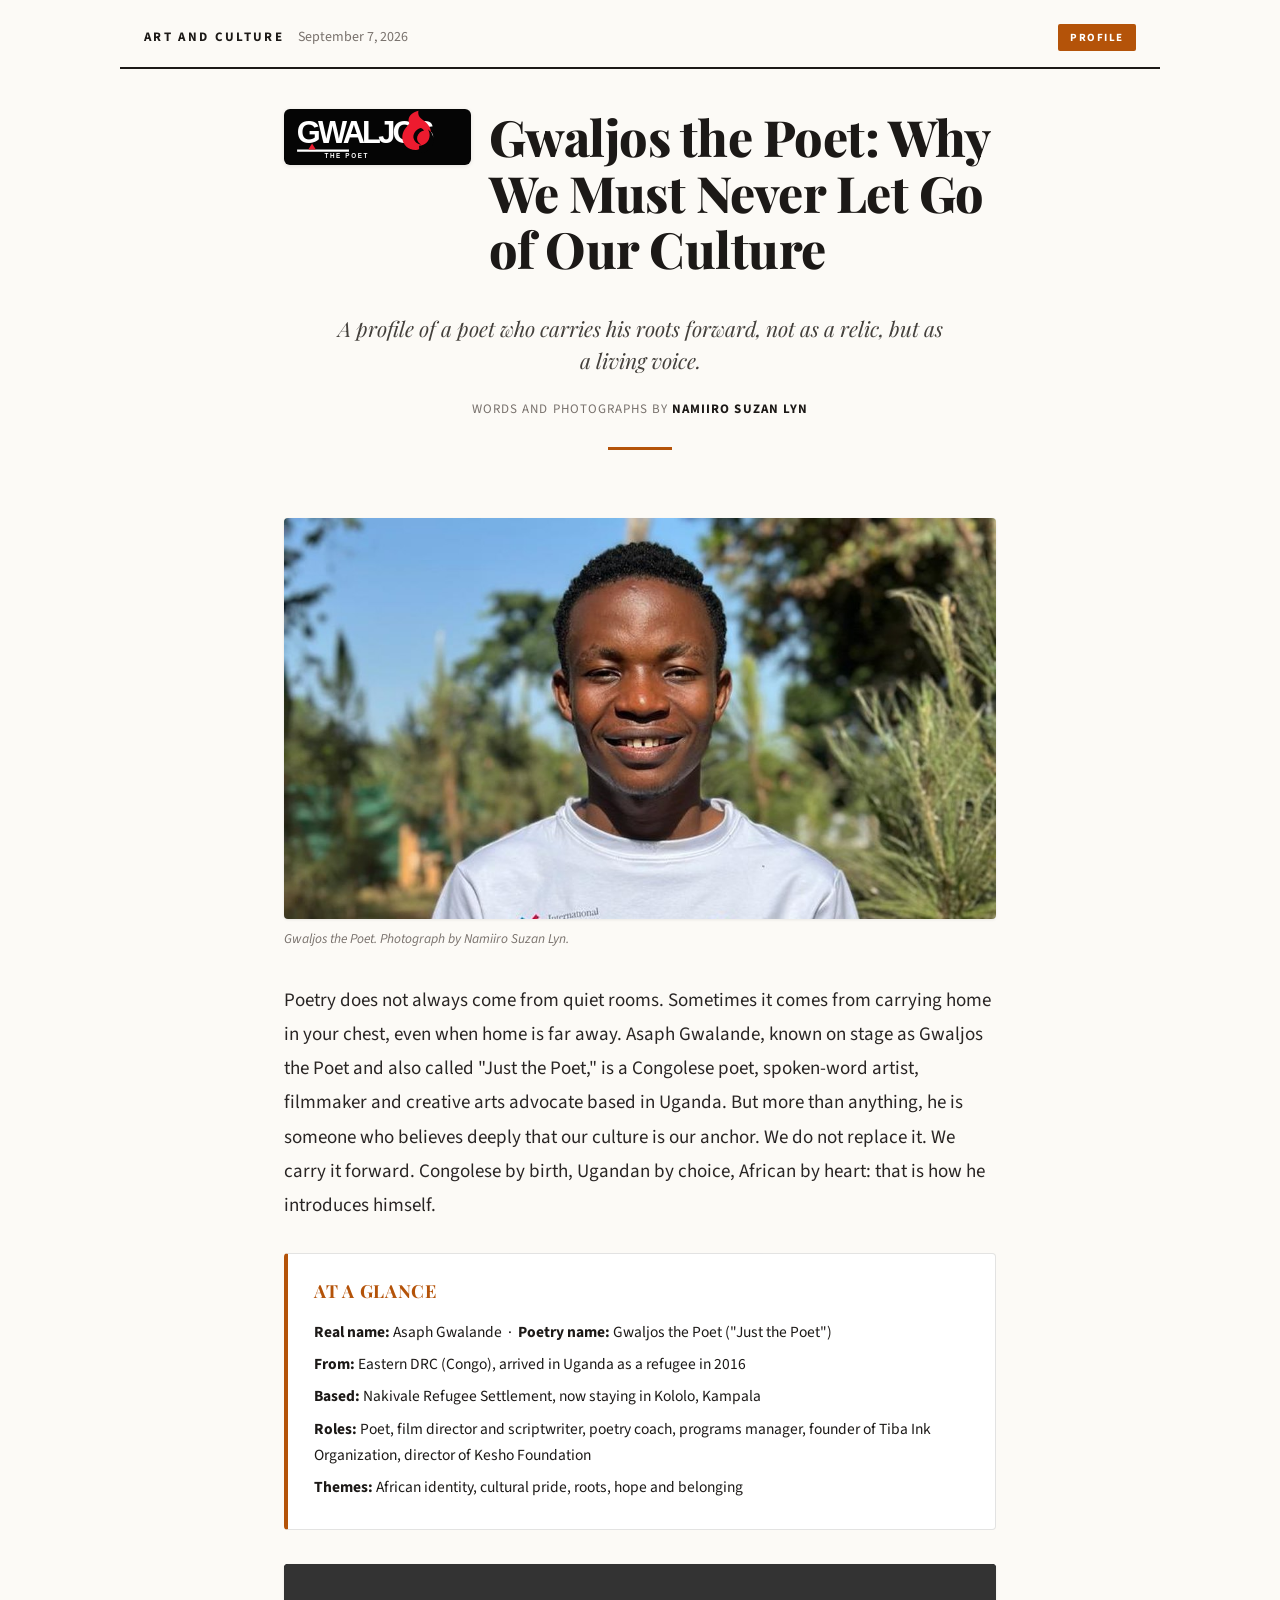
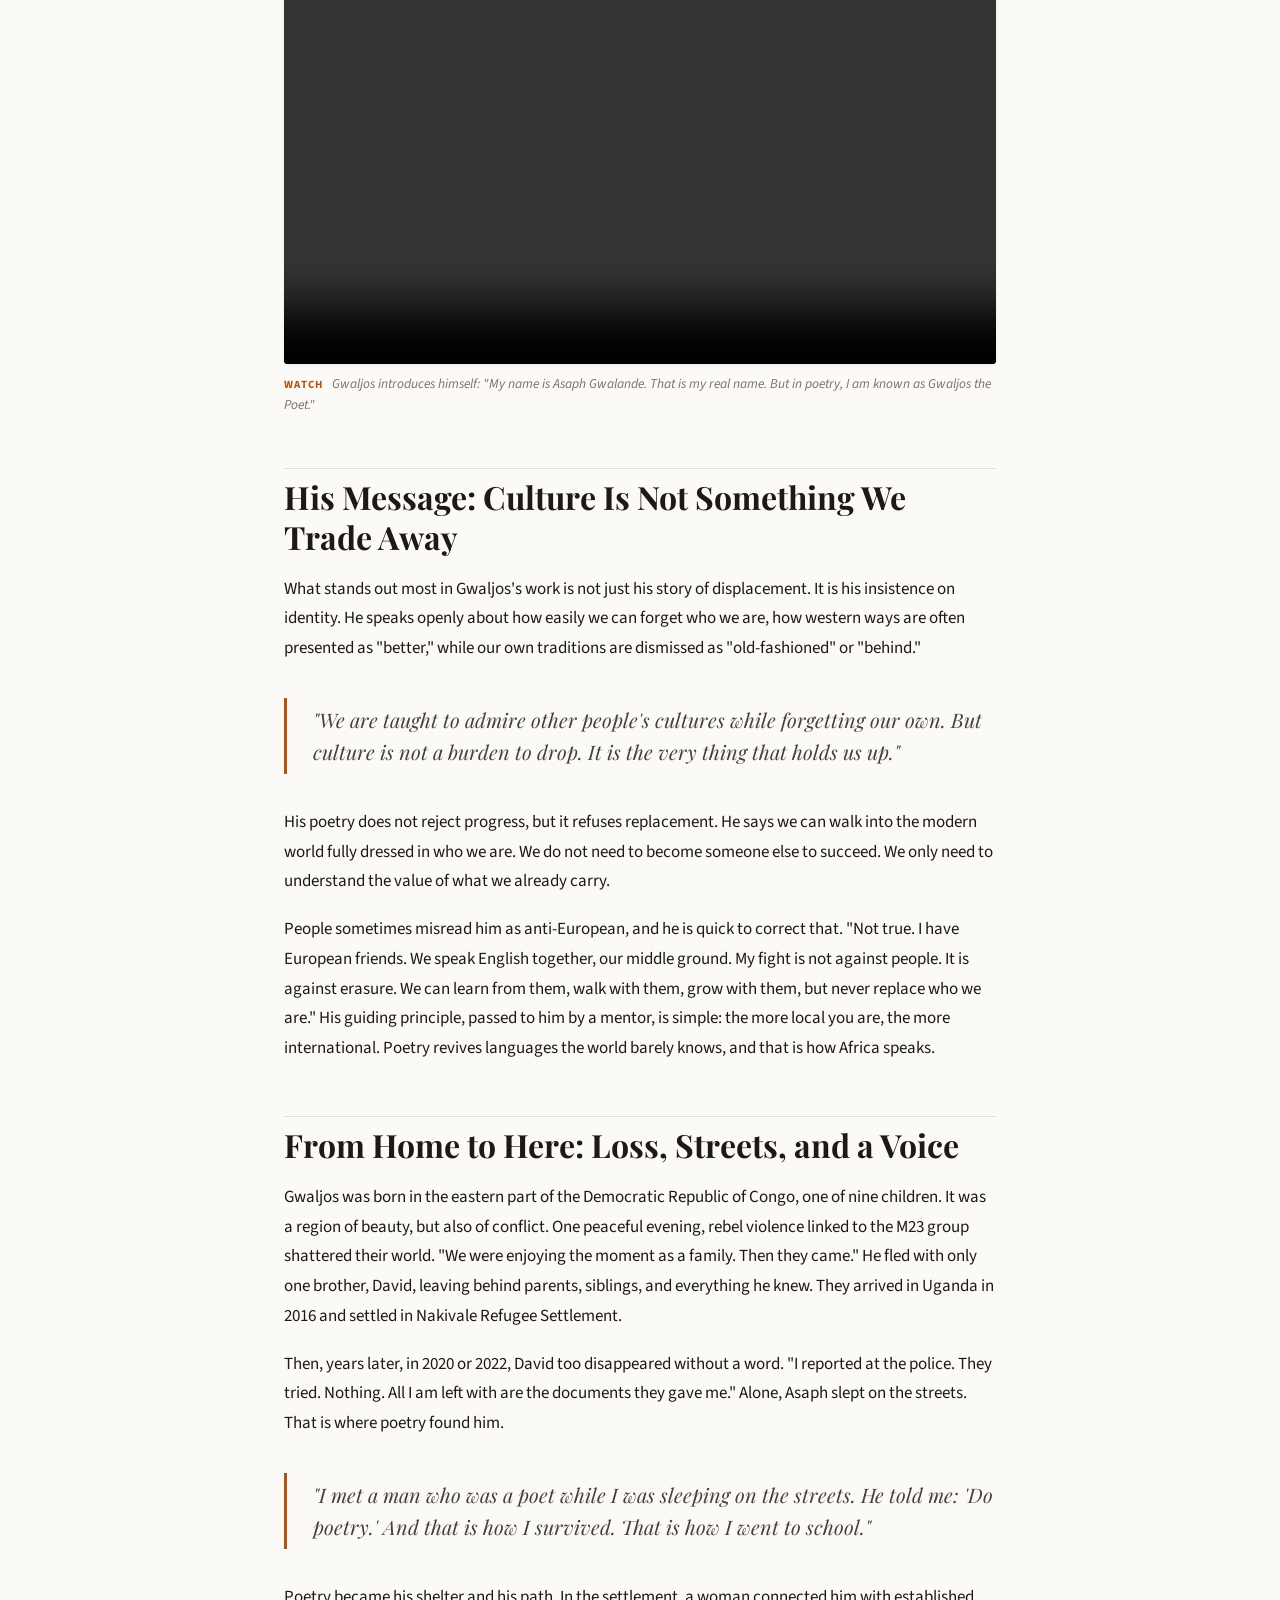
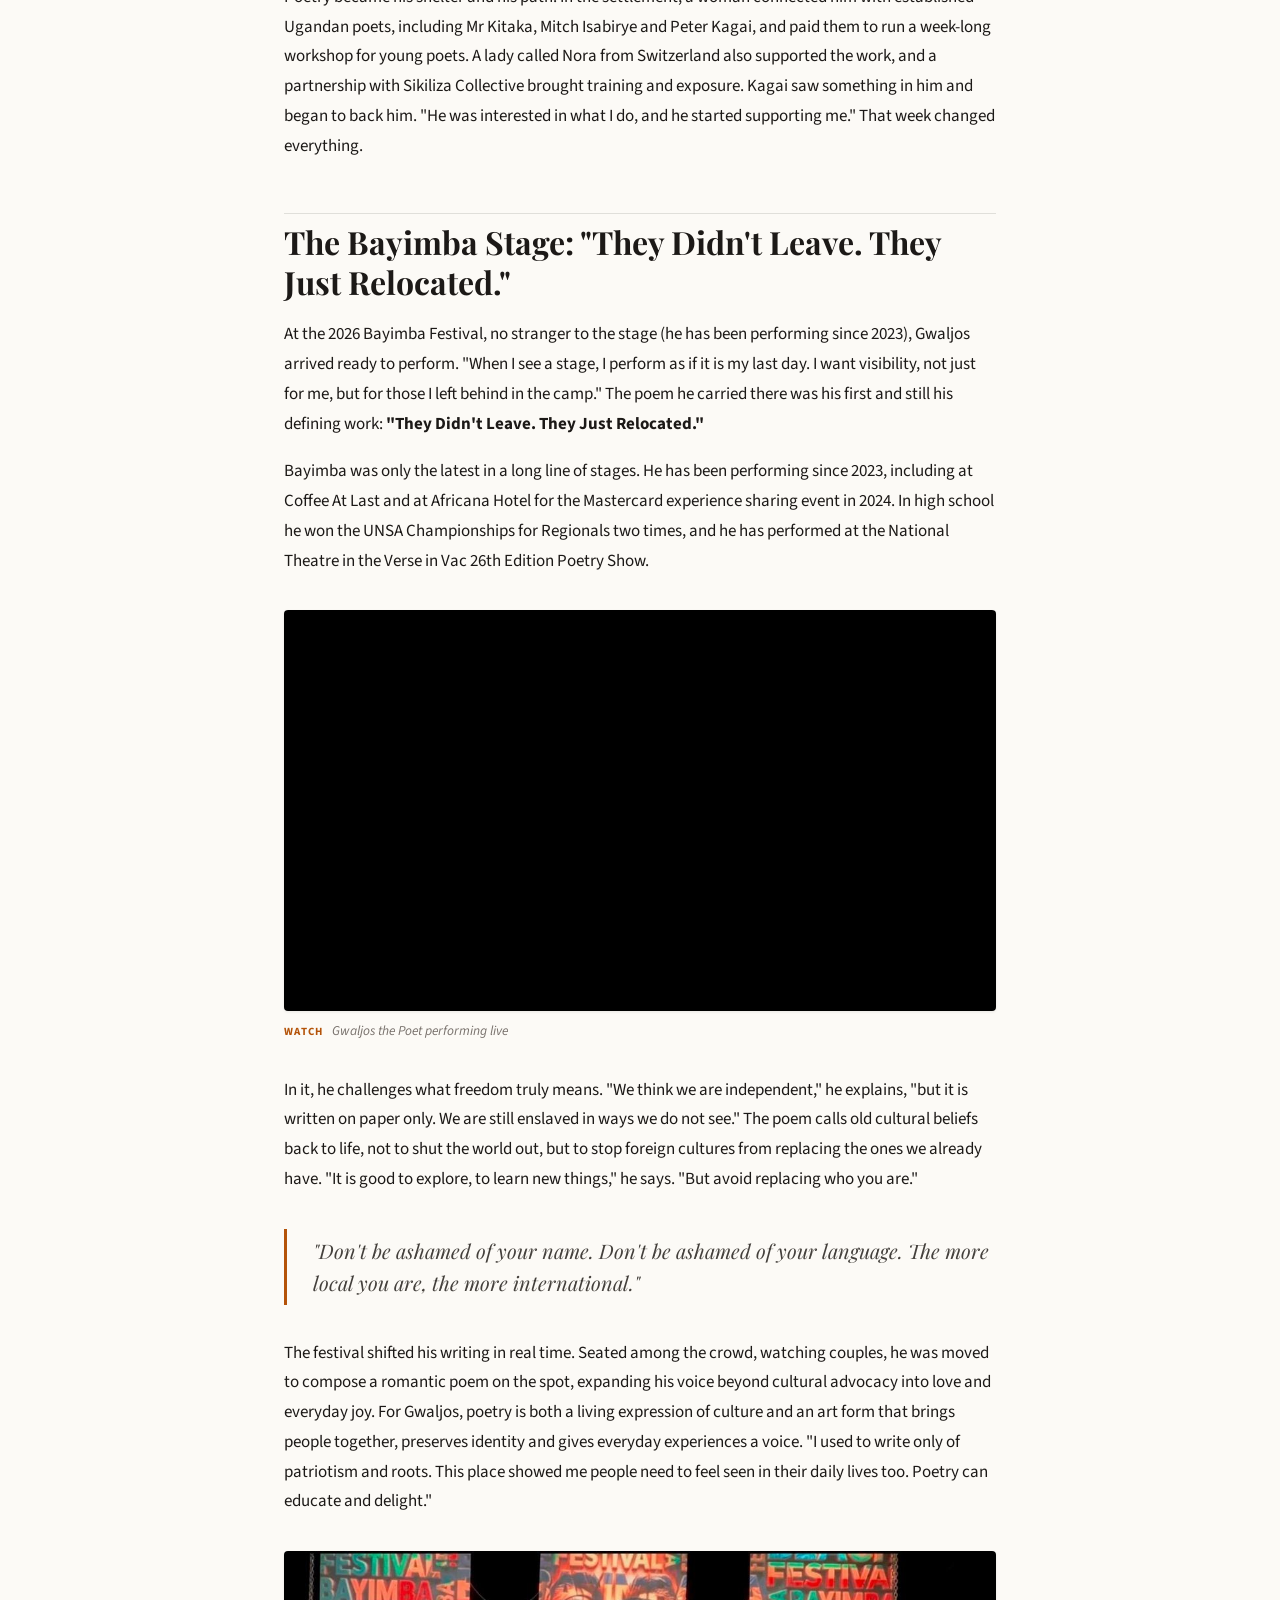
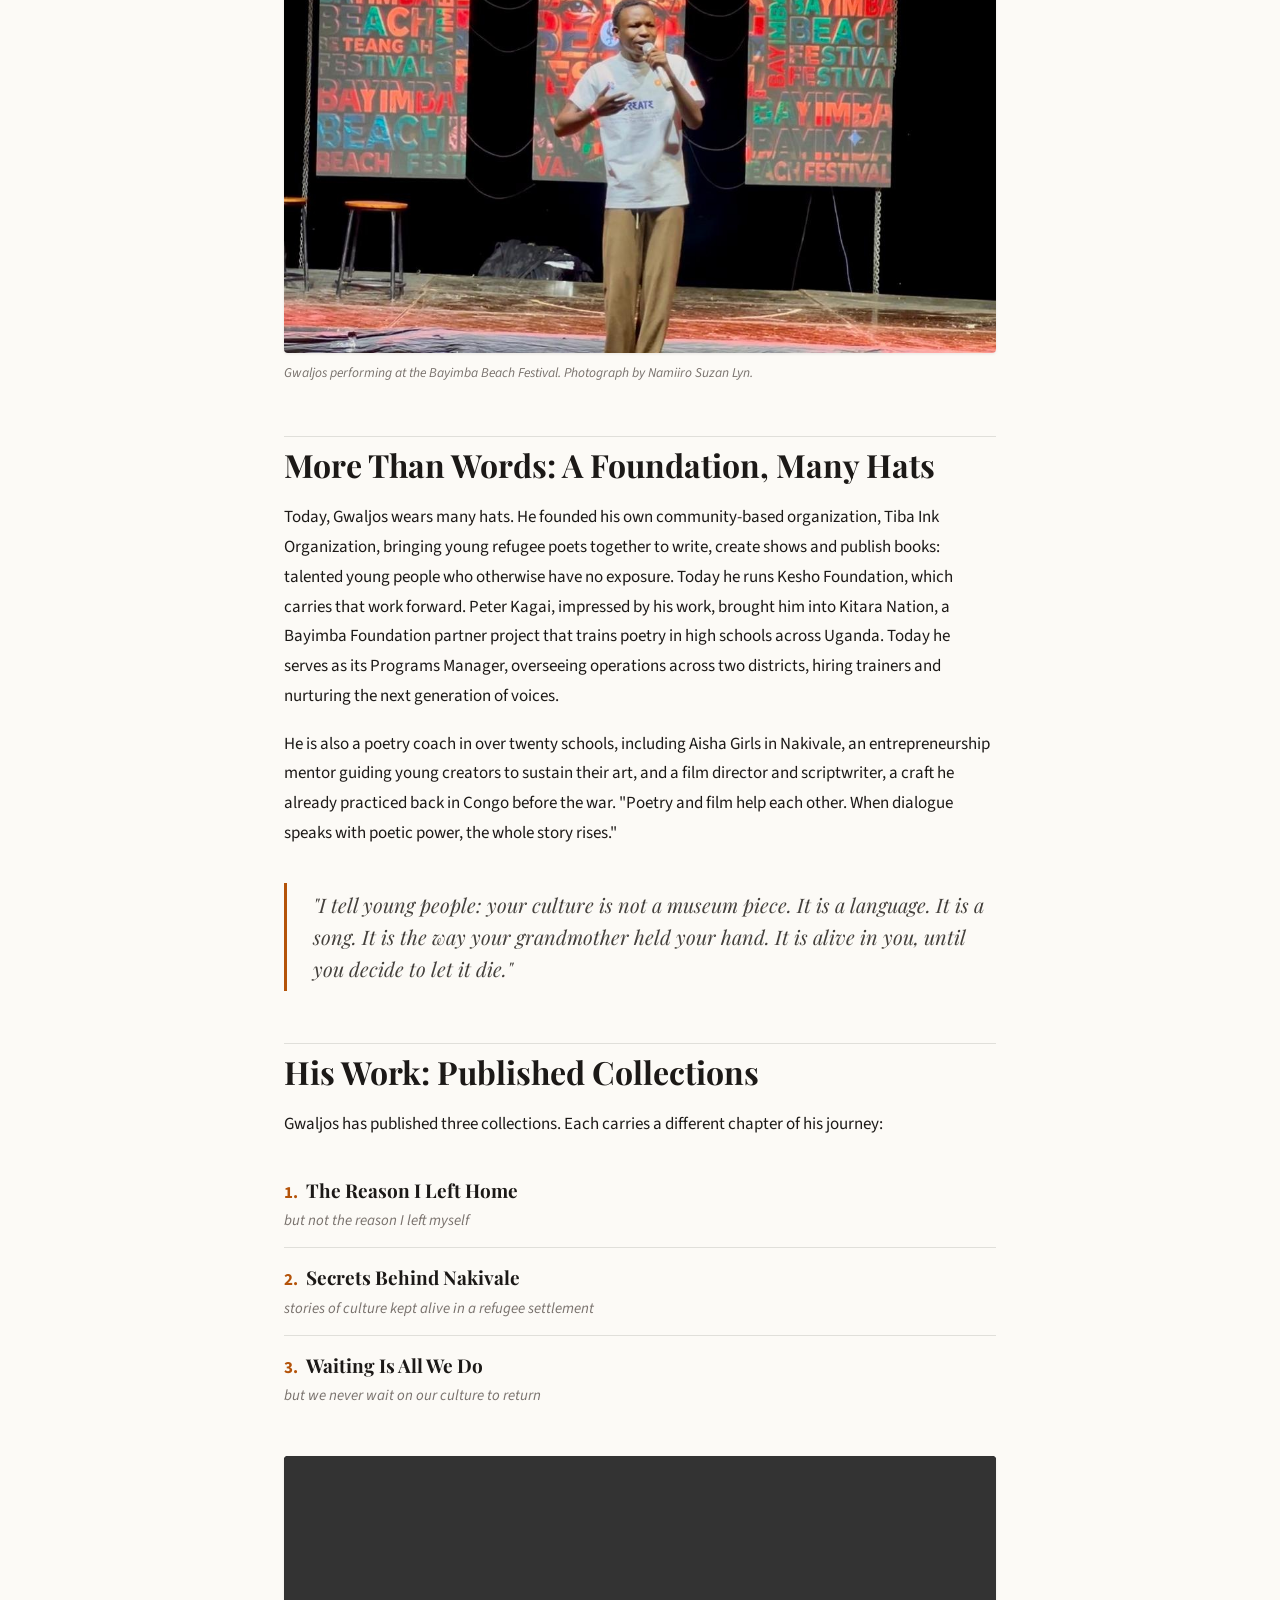
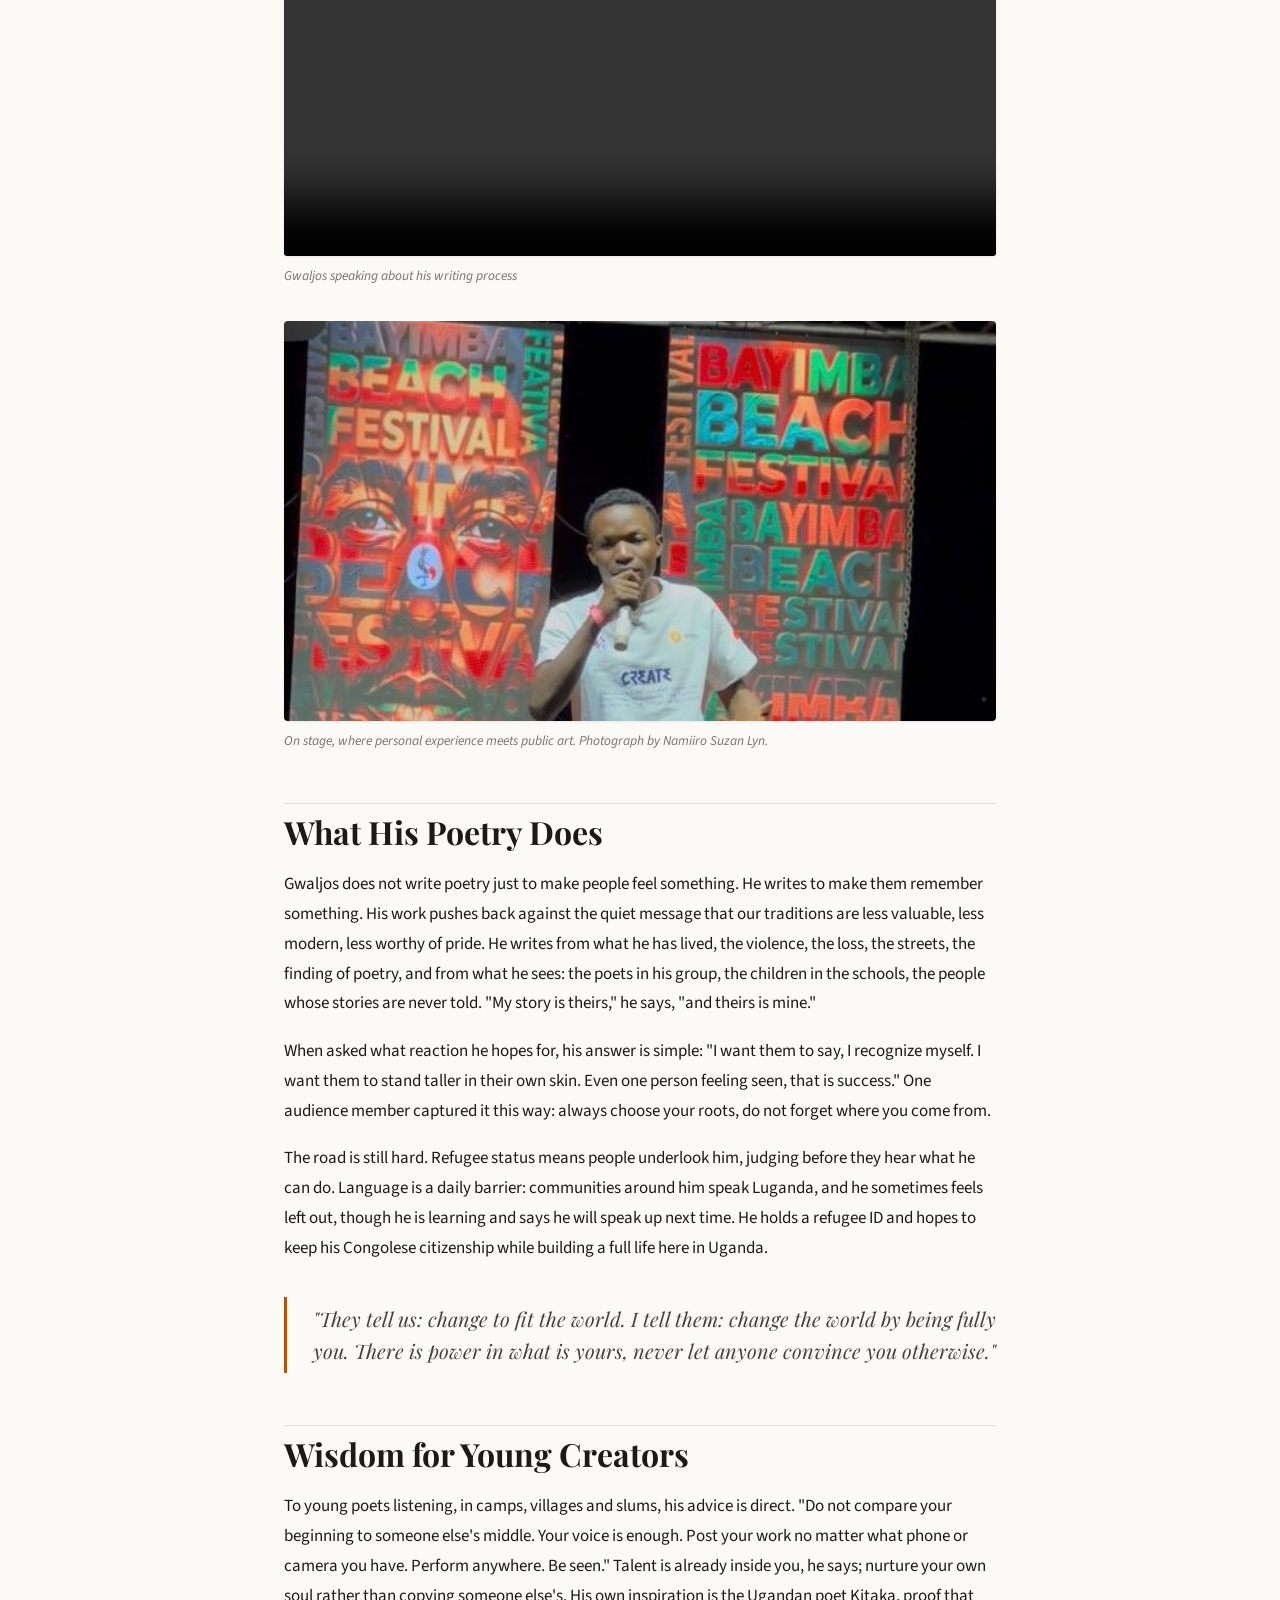
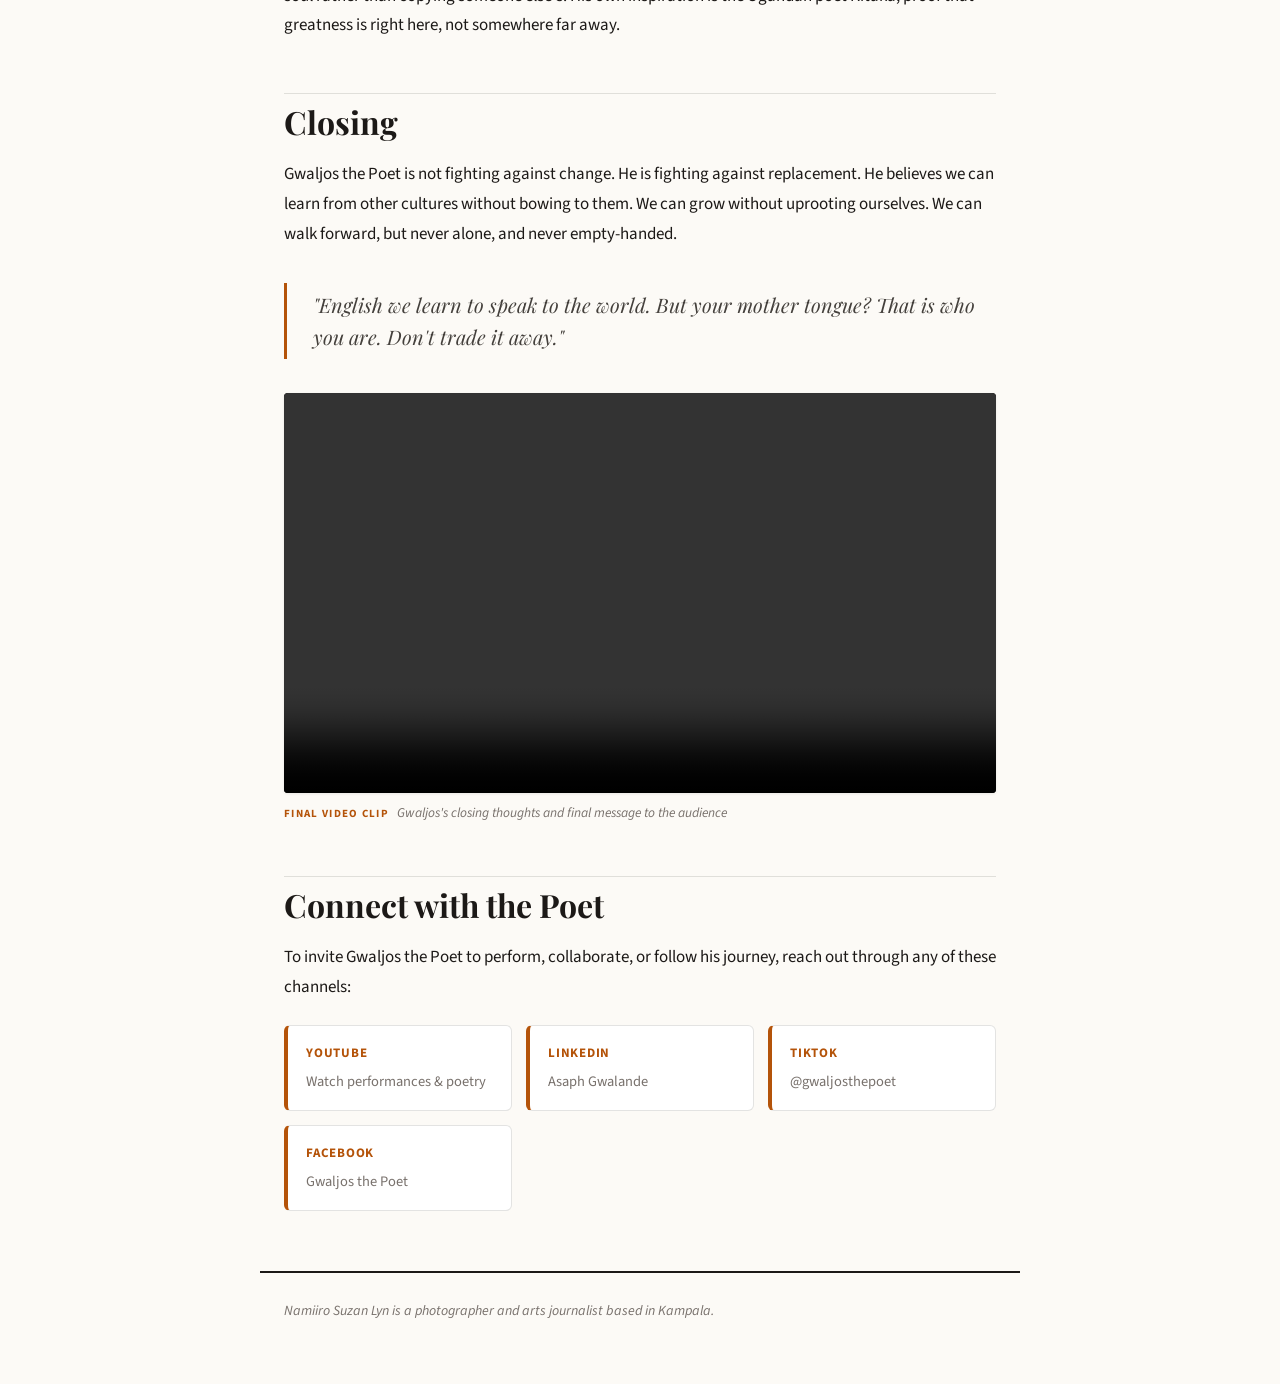
==== index.html @ f4b33dad "Update poet website homepage Rename the poet page to index.html and update its styles." ====
<!DOCTYPE html>
<html lang="en">
<head>
<meta charset="utf-8">
<meta name="viewport" content="width=device-width, initial-scale=1">
<title>Gwaljos the Poet: Why We Must Never Let Go of Our Culture</title>
<link rel="stylesheet" href="style.css">
<link rel="icon" type="image/svg+xml" sizes="64x64" href="[data-uri]">
<link rel="preconnect" href="https://fonts.googleapis.com">
<link rel="preconnect" href="https://fonts.gstatic.com" crossorigin>
<link href="https://fonts.googleapis.com/css2?family=Playfair+Display:ital,wght@0,400;0,600;0,700;0,800;1,400&family=Source+Sans+3:ital,wght@0,400;0,600;0,700;1,400&display=swap" rel="stylesheet">

</head>
<body>

<div class="masthead">
  <span class="brand">Art and Culture</span>
  <span class="date">September 7, 2026</span>
  <span class="tag">Profile</span>
</div>

<article>

<header class="head">
  <div class="title-row"><img class="logo-inline" src="[data-uri]" alt="Gwaljos the Poet logo"><h1>Gwaljos the Poet: Why We Must Never Let Go of Our Culture</h1></div>
  <p class="standfirst">A profile of a poet who carries his roots forward, not as a relic, but as a living voice.</p>
  <p class="byline">Words and photographs by <strong>Namiiro Suzan Lyn</strong></p>
  <div class="rule"></div>
</header>

<figure>
  <img src="[data-uri]" alt="Gwaljos the Poet" loading="lazy" onerror="this.style.display='none'">
  <figcaption>Gwaljos the Poet. Photograph by Namiiro Suzan Lyn.</figcaption>
</figure>

<p class="lede">Poetry does not always come from quiet rooms. Sometimes it comes from carrying home in your chest, even when home is far away. Asaph Gwalande, known on stage as Gwaljos the Poet and also called "Just the Poet," is a Congolese poet, spoken-word artist, filmmaker and creative arts advocate based in Uganda. But more than anything, he is someone who believes deeply that our culture is our anchor. We do not replace it. We carry it forward. Congolese by birth, Ugandan by choice, African by heart: that is how he introduces himself.</p>

<div class="facts">
  <h3>At a glance</h3>
  <p><strong>Real name:</strong> Asaph Gwalande &nbsp;·&nbsp; <strong>Poetry name:</strong> Gwaljos the Poet ("Just the Poet")</p>
  <p><strong>From:</strong> Eastern DRC (Congo), arrived in Uganda as a refugee in 2016</p>
  <p><strong>Based:</strong> Nakivale Refugee Settlement, now staying in Kololo, Kampala</p>
  <p><strong>Roles:</strong> Poet, film director and scriptwriter, poetry coach, programs manager, founder of Tiba Ink Organization, director of Kesho Foundation</p>
  <p><strong>Themes:</strong> African identity, cultural pride, roots, hope and belonging</p>
</div>

<figure>
  <video controls preload="metadata" playsinline type="video/mp4" src="https://p16-flow-file-sign.ibyteimg.com/tos-mya-i-u8dpqn1f20/rc/pc/super_tool/e868f2780e8946efb82eae32f4063dd0.mp4?rcl=202609091807317C556850A29FB116FFAE&amp;rk3s=8e244e95&amp;rrcfp=f512b60b&amp;x-expires=1789553367&amp;x-signature=BCqzQxxnF8%2BC0tG7X%2FaJSeq4v%2Fg%3D"></video>
  <figcaption><span class="clip-label">Watch</span>Gwaljos introduces himself: "My name is Asaph Gwalande. That is my real name. But in poetry, I am known as Gwaljos the Poet."</figcaption>
</figure>

<h2>His Message: Culture Is Not Something We Trade Away</h2>

<p>What stands out most in Gwaljos's work is not just his story of displacement. It is his insistence on identity. He speaks openly about how easily we can forget who we are, how western ways are often presented as "better," while our own traditions are dismissed as "old-fashioned" or "behind."</p>

<blockquote>"We are taught to admire other people's cultures while forgetting our own. But culture is not a burden to drop. It is the very thing that holds us up."</blockquote>

<p>His poetry does not reject progress, but it refuses replacement. He says we can walk into the modern world fully dressed in who we are. We do not need to become someone else to succeed. We only need to understand the value of what we already carry.</p>

<p>People sometimes misread him as anti-European, and he is quick to correct that. "Not true. I have European friends. We speak English together, our middle ground. My fight is not against people. It is against erasure. We can learn from them, walk with them, grow with them, but never replace who we are." His guiding principle, passed to him by a mentor, is simple: the more local you are, the more international. Poetry revives languages the world barely knows, and that is how Africa speaks.</p>

<h2>From Home to Here: Loss, Streets, and a Voice</h2>

<p>Gwaljos was born in the eastern part of the Democratic Republic of Congo, one of nine children. It was a region of beauty, but also of conflict. One peaceful evening, rebel violence linked to the M23 group shattered their world. "We were enjoying the moment as a family. Then they came." He fled with only one brother, David, leaving behind parents, siblings, and everything he knew. They arrived in Uganda in 2016 and settled in Nakivale Refugee Settlement.</p>

<p>Then, years later, in 2020 or 2022, David too disappeared without a word. "I reported at the police. They tried. Nothing. All I am left with are the documents they gave me." Alone, Asaph slept on the streets. That is where poetry found him.</p>

<blockquote>"I met a man who was a poet while I was sleeping on the streets. He told me: 'Do poetry.' And that is how I survived. That is how I went to school."</blockquote>

<p>Poetry became his shelter and his path. In the settlement, a woman connected him with established Ugandan poets, including Mr Kitaka, Mitch Isabirye and Peter Kagai, and paid them to run a week-long workshop for young poets. A lady called Nora from Switzerland also supported the work, and a partnership with Sikiliza Collective brought training and exposure. Kagai saw something in him and began to back him. "He was interested in what I do, and he started supporting me." That week changed everything.</p>

<h2>The Bayimba Stage: "They Didn't Leave. They Just Relocated."</h2>

<p>At the 2026 Bayimba Festival, no stranger to the stage (he has been performing since 2023), Gwaljos arrived ready to perform. "When I see a stage, I perform as if it is my last day. I want visibility, not just for me, but for those I left behind in the camp." The poem he carried there was his first and still his defining work: <strong>"They Didn't Leave. They Just Relocated."</strong></p>

<p>Bayimba was only the latest in a long line of stages. He has been performing since 2023, including at Coffee At Last and at Africana Hotel for the Mastercard experience sharing event in 2024. In high school he won the UNSA Championships for Regionals two times, and he has performed at the National Theatre in the Verse in Vac 26th Edition Poetry Show.</p>

<figure>
  <iframe class="yt-embed" src="https://www.youtube.com/embed/VsGaIiJBn1A" title="Gwaljos the Poet performing" allow="accelerometer; autoplay; clipboard-write; encrypted-media; gyroscope; picture-in-picture" allowfullscreen></iframe>
  <figcaption><span class="clip-label">Watch</span>Gwaljos the Poet performing live</figcaption>
</figure>

<p>In it, he challenges what freedom truly means. "We think we are independent," he explains, "but it is written on paper only. We are still enslaved in ways we do not see." The poem calls old cultural beliefs back to life, not to shut the world out, but to stop foreign cultures from replacing the ones we already have. "It is good to explore, to learn new things," he says. "But avoid replacing who you are."</p>

<blockquote>"Don't be ashamed of your name. Don't be ashamed of your language. The more local you are, the more international."</blockquote>

<p>The festival shifted his writing in real time. Seated among the crowd, watching couples, he was moved to compose a romantic poem on the spot, expanding his voice beyond cultural advocacy into love and everyday joy. For Gwaljos, poetry is both a living expression of culture and an art form that brings people together, preserves identity and gives everyday experiences a voice. "I used to write only of patriotism and roots. This place showed me people need to feel seen in their daily lives too. Poetry can educate and delight."</p>

<figure>
  <img src="[data-uri]" alt="Gwaljos performing at the Bayimba Beach Festival" loading="lazy" onerror="this.style.display='none'">
  <figcaption>Gwaljos performing at the Bayimba Beach Festival. Photograph by Namiiro Suzan Lyn.</figcaption>
</figure>

<h2>More Than Words: A Foundation, Many Hats</h2>

<p>Today, Gwaljos wears many hats. He founded his own community-based organization, Tiba Ink Organization, bringing young refugee poets together to write, create shows and publish books: talented young people who otherwise have no exposure. Today he runs Kesho Foundation, which carries that work forward. Peter Kagai, impressed by his work, brought him into Kitara Nation, a Bayimba Foundation partner project that trains poetry in high schools across Uganda. Today he serves as its Programs Manager, overseeing operations across two districts, hiring trainers and nurturing the next generation of voices.</p>

<p>He is also a poetry coach in over twenty schools, including Aisha Girls in Nakivale, an entrepreneurship mentor guiding young creators to sustain their art, and a film director and scriptwriter, a craft he already practiced back in Congo before the war. "Poetry and film help each other. When dialogue speaks with poetic power, the whole story rises."</p>

<blockquote>"I tell young people: your culture is not a museum piece. It is a language. It is a song. It is the way your grandmother held your hand. It is alive in you, until you decide to let it die."</blockquote>

<h2>His Work: Published Collections</h2>

<p>Gwaljos has published three collections. Each carries a different chapter of his journey:</p>

<ul class="pubs">
  <li><span class="num">1.</span><span class="title">The Reason I Left Home</span><span class="sub">but not the reason I left myself</span></li>
  <li><span class="num">2.</span><span class="title">Secrets Behind Nakivale</span><span class="sub">stories of culture kept alive in a refugee settlement</span></li>
  <li><span class="num">3.</span><span class="title">Waiting Is All We Do</span><span class="sub">but we never wait on our culture to return</span></li>
</ul>

<figure>
  <video controls preload="metadata" playsinline type="video/mp4" src="https://p16-flow-file-sign.ibyteimg.com/tos-mya-i-u8dpqn1f20/rc/pc/super_tool/8a78fee294374e72a8416eef832b3c81.mp4?rcl=202609091807317C556850A29FB116FFAE&amp;rk3s=8e244e95&amp;rrcfp=f512b60b&amp;x-expires=1789553367&amp;x-signature=pFPosLKdrzqJ4KLXENHfHugUBD0%3D"></video>
  <figcaption>Gwaljos speaking about his writing process</figcaption>
</figure>

<figure>
  <img src="[data-uri]" alt="Gwaljos on stage" loading="lazy" onerror="this.style.display='none'">
  <figcaption>On stage, where personal experience meets public art. Photograph by Namiiro Suzan Lyn.</figcaption>
</figure>

<h2>What His Poetry Does</h2>

<p>Gwaljos does not write poetry just to make people feel something. He writes to make them remember something. His work pushes back against the quiet message that our traditions are less valuable, less modern, less worthy of pride. He writes from what he has lived, the violence, the loss, the streets, the finding of poetry, and from what he sees: the poets in his group, the children in the schools, the people whose stories are never told. "My story is theirs," he says, "and theirs is mine."</p>

<p>When asked what reaction he hopes for, his answer is simple: "I want them to say, I recognize myself. I want them to stand taller in their own skin. Even one person feeling seen, that is success." One audience member captured it this way: always choose your roots, do not forget where you come from.</p>

<p>The road is still hard. Refugee status means people underlook him, judging before they hear what he can do. Language is a daily barrier: communities around him speak Luganda, and he sometimes feels left out, though he is learning and says he will speak up next time. He holds a refugee ID and hopes to keep his Congolese citizenship while building a full life here in Uganda.</p>

<blockquote>"They tell us: change to fit the world. I tell them: change the world by being fully you. There is power in what is yours, never let anyone convince you otherwise."</blockquote>

<h2>Wisdom for Young Creators</h2>

<p>To young poets listening, in camps, villages and slums, his advice is direct. "Do not compare your beginning to someone else's middle. Your voice is enough. Post your work no matter what phone or camera you have. Perform anywhere. Be seen." Talent is already inside you, he says; nurture your own soul rather than copying someone else's. His own inspiration is the Ugandan poet Kitaka, proof that greatness is right here, not somewhere far away.</p>

<h2>Closing</h2>

<p>Gwaljos the Poet is not fighting against change. He is fighting against replacement. He believes we can learn from other cultures without bowing to them. We can grow without uprooting ourselves. We can walk forward, but never alone, and never empty-handed.</p>

<blockquote>"English we learn to speak to the world. But your mother tongue? That is who you are. Don't trade it away."</blockquote>

<figure>
  <video controls preload="metadata" playsinline type="video/mp4" src="https://p16-flow-file-sign.ibyteimg.com/tos-mya-i-u8dpqn1f20/rc/pc/super_tool/ba9449d2634d442296cb8550fad9e278.mp4?rcl=2026090921003245A716D16ACCFB19AE42&amp;rk3s=8e244e95&amp;rrcfp=f512b60b&amp;x-expires=1789563661&amp;x-signature=89RmqXiOfoSoUere%2F5mQULkyVTw%3D"></video>
  <figcaption><span class="clip-label">Final video clip</span>Gwaljos's closing thoughts and final message to the audience</figcaption>
</figure>


<h2>Connect with the Poet</h2>
<p>To invite Gwaljos the Poet to perform, collaborate, or follow his journey, reach out through any of these channels:</p>
<div class="contact-grid">
  <a class="contact-card" href="https://youtu.be/VsGaIiJBn1A?si=81FfT67Votm63jes" target="_blank" rel="noopener">
    <span class="contact-label">YouTube</span>
    <span class="contact-handle">Watch performances &amp; poetry</span>
  </a>
  <a class="contact-card" href="https://www.linkedin.com/in/asaph-gwalande-1b05943a1?utm_source=share_via&amp;utm_content=profile&amp;utm_medium=member_android" target="_blank" rel="noopener">
    <span class="contact-label">LinkedIn</span>
    <span class="contact-handle">Asaph Gwalande</span>
  </a>
  <a class="contact-card" href="https://vm.tiktok.com/ZS9SjvejCRRaS-MeUII/" target="_blank" rel="noopener">
    <span class="contact-label">TikTok</span>
    <span class="contact-handle">@gwaljosthepoet</span>
  </a>
  <a class="contact-card" href="https://www.facebook.com/people/Asaph-Gwalande/61576502247749/" target="_blank" rel="noopener">
    <span class="contact-label">Facebook</span>
    <span class="contact-handle">Gwaljos the Poet</span>
  </a>
</div>

</article>

<footer class="colophon">
  Namiiro Suzan Lyn is a photographer and arts journalist based in Kampala.
</footer>

</body>
</html>
---- style.css ----
:root {
  --bg: #fcfaf6;
  --card: #ffffff;
  --ink: #1c1917;
  --muted: #78716c;
  --accent: #b45309;
  --accent2: #2d6b8a;
  --border: rgba(28, 25, 23, 0.12);
  --serif: 'Playfair Display', Georgia, serif;
  --sans: 'Source Sans 3', -apple-system, Segoe UI, sans-serif;
}

* {
  box-sizing: border-box;
}

body {
  margin: 0;
  background: var(--bg);
  color: var(--ink);
  font-family: var(--sans);
  font-size: 17px;
  line-height: 1.75;
}

img,
video,
iframe {
  max-width: 100%;
}

/* Masthead */
.masthead {
  max-width: 1040px;
  margin: 0 auto;
  padding: 24px 24px 16px;
  display: flex;
  flex-wrap: wrap;
  align-items: center;
  gap: 14px;
  border-bottom: 2px solid var(--ink);
}

.masthead .logo {
  height: 40px;
  width: auto;
  border-radius: 6px;
}

.masthead .brand {
  font-weight: 700;
  letter-spacing: 0.18em;
  font-size: 13px;
  text-transform: uppercase;
}

.masthead .date {
  color: var(--muted);
  font-size: 14px;
}

.masthead .tag {
  margin-left: auto;
  background: var(--accent);
  color: #fff;
  font-size: 11px;
  letter-spacing: 0.14em;
  text-transform: uppercase;
  font-weight: 700;
  padding: 4px 12px;
  border-radius: 2px;
}

/* Layout */
article {
  max-width: 760px;
  margin: 0 auto;
  padding: 0 24px;
}

header.head {
  padding: 40px 0 8px;
  text-align: center;
}

.title-row {
  display: grid;
  grid-template-columns: auto minmax(0, 1fr);
  align-items: start;
  gap: 18px;
  margin-bottom: 18px;
}

.logo-inline {
  content: url("[data-uri]");
  height: 56px;
  width: auto;
  border-radius: 6px;
  flex-shrink: 0;
  box-shadow: 0 1px 4px rgba(0, 0, 0, 0.1);
}

.title-row h1 {
  margin: 0;
  text-align: left;
}

header.head h1 {
  font-family: var(--serif);
  font-weight: 800;
  font-size: clamp(30px, 4.6vw, 50px);
  line-height: 1.12;
  margin: 0 0 18px;
  letter-spacing: -0.01em;
}

header.head .standfirst {
  font-family: var(--serif);
  font-style: italic;
  font-size: clamp(17px, 2.2vw, 21px);
  color: #44403c;
  max-width: 620px;
  margin: 0 auto 22px;
  line-height: 1.5;
}

header.head .byline {
  font-size: 13px;
  letter-spacing: 0.08em;
  text-transform: uppercase;
  color: var(--muted);
}

header.head .byline strong {
  color: var(--ink);
  font-weight: 700;
}

.rule {
  width: 64px;
  height: 3px;
  background: var(--accent);
  margin: 26px auto;
}

/* Typography */
h2 {
  font-family: var(--serif);
  font-weight: 700;
  font-size: clamp(24px, 3.2vw, 32px);
  margin: 52px 0 18px;
  line-height: 1.25;
  padding-top: 8px;
  border-top: 1px solid var(--border);
}

p {
  margin: 18px 0;
}

.lede {
  font-size: 19px;
  line-height: 1.8;
  color: #292524;
}

blockquote {
  margin: 34px 0;
  padding: 6px 0 6px 26px;
  border-left: 3px solid var(--accent);
  font-family: var(--serif);
  font-style: italic;
  font-size: 20px;
  line-height: 1.6;
  color: #44403c;
}

/* Media */
figure {
  margin: 34px 0;
}

article > figure {
  width: 100%;
  max-width: 100%;
  margin-left: 0;
  margin-right: 0;
  padding: 0;
}

figure img {
  width: 100%;
  height: auto;
  display: block;
  border-radius: 4px;
  box-shadow: 0 1px 3px rgba(0, 0, 0, 0.08);
}

article > figure:nth-of-type(5) img {
  content: url("images/1.jpeg");
}

figure video {
  width: 100%;
  max-width: 100%;
  height: min(400px, calc((100vw - 48px) * 0.5625));
  aspect-ratio: 16 / 9;
  object-fit: contain;
  display: block;
  border-radius: 4px;
  background: #000;
  box-shadow: 0 1px 3px rgba(0, 0, 0, 0.08);
}

.yt-embed {
  width: 100%;
  aspect-ratio: 16 / 9;
  border: none;
  border-radius: 4px;
  box-shadow: 0 1px 3px rgba(0, 0, 0, 0.08);
  background: #000;
  display: block;
}

figcaption {
  font-size: 13.5px;
  color: var(--muted);
  margin-top: 10px;
  line-height: 1.55;
  font-style: italic;
}

figcaption .clip-label {
  display: inline-block;
  font-style: normal;
  font-weight: 700;
  letter-spacing: 0.12em;
  text-transform: uppercase;
  font-size: 11px;
  color: var(--accent);
  margin-right: 8px;
}

/* Publication list */
ul.pubs {
  list-style: none;
  padding: 0;
  margin: 22px 0;
}

ul.pubs li {
  padding: 14px 0;
  border-bottom: 1px solid var(--border);
  font-size: 17px;
  line-height: 1.6;
}

ul.pubs li:last-child {
  border-bottom: none;
}

ul.pubs li .title {
  font-family: var(--serif);
  font-size: 19px;
  color: var(--ink);
  font-weight: 700;
}

ul.pubs li .sub {
  display: block;
  color: var(--muted);
  font-style: italic;
  font-size: 15px;
  margin-top: 2px;
}

ul.pubs li .num {
  color: var(--accent);
  font-weight: 700;
  margin-right: 8px;
}

/* Facts card */
.facts {
  background: var(--card);
  border: 1px solid var(--border);
  border-left: 4px solid var(--accent);
  border-radius: 4px;
  padding: 22px 26px;
  margin: 30px 0;
  font-size: 15.5px;
  line-height: 1.7;
}

.facts h3 {
  margin: 0 0 12px;
  font-family: var(--serif);
  font-size: 18px;
  color: var(--accent);
  letter-spacing: 0.04em;
  text-transform: uppercase;
}

.facts p {
  margin: 6px 0;
}

.facts strong {
  color: var(--ink);
}

/* Contact cards */
.contact-grid {
  display: grid;
  grid-template-columns: repeat(auto-fit, minmax(200px, 1fr));
  gap: 14px;
  margin: 22px 0 8px;
}

.contact-card {
  display: block;
  background: var(--card, #fff);
  border: 1px solid var(--border, rgba(28, 25, 23, 0.12));
  border-left: 4px solid var(--accent, #b45309);
  border-radius: 6px;
  padding: 16px 18px;
  text-decoration: none;
  color: var(--ink, #1c1917);
  transition: transform 0.15s ease, box-shadow 0.15s ease;
}

.contact-card:hover {
  transform: translateY(-2px);
  box-shadow: 0 4px 12px rgba(0, 0, 0, 0.1);
}

.contact-label {
  display: block;
  font-weight: 700;
  letter-spacing: 0.06em;
  text-transform: uppercase;
  font-size: 13px;
  color: var(--accent, #b45309);
  margin-bottom: 4px;
}

.contact-handle {
  display: block;
  font-size: 14.5px;
  color: var(--muted, #78716c);
}

footer.colophon {
  max-width: 760px;
  margin: 60px auto 60px;
  padding: 26px 24px 0;
  border-top: 2px solid var(--ink);
  font-size: 14px;
  color: var(--muted);
  font-style: italic;
}

@media (max-width: 720px) {
  body {
    font-size: 16px;
  }

  blockquote {
    font-size: 18px;
  }

  figure.media-wide {
    margin-left: 0;
    margin-right: 0;
    padding: 0;
  }
}
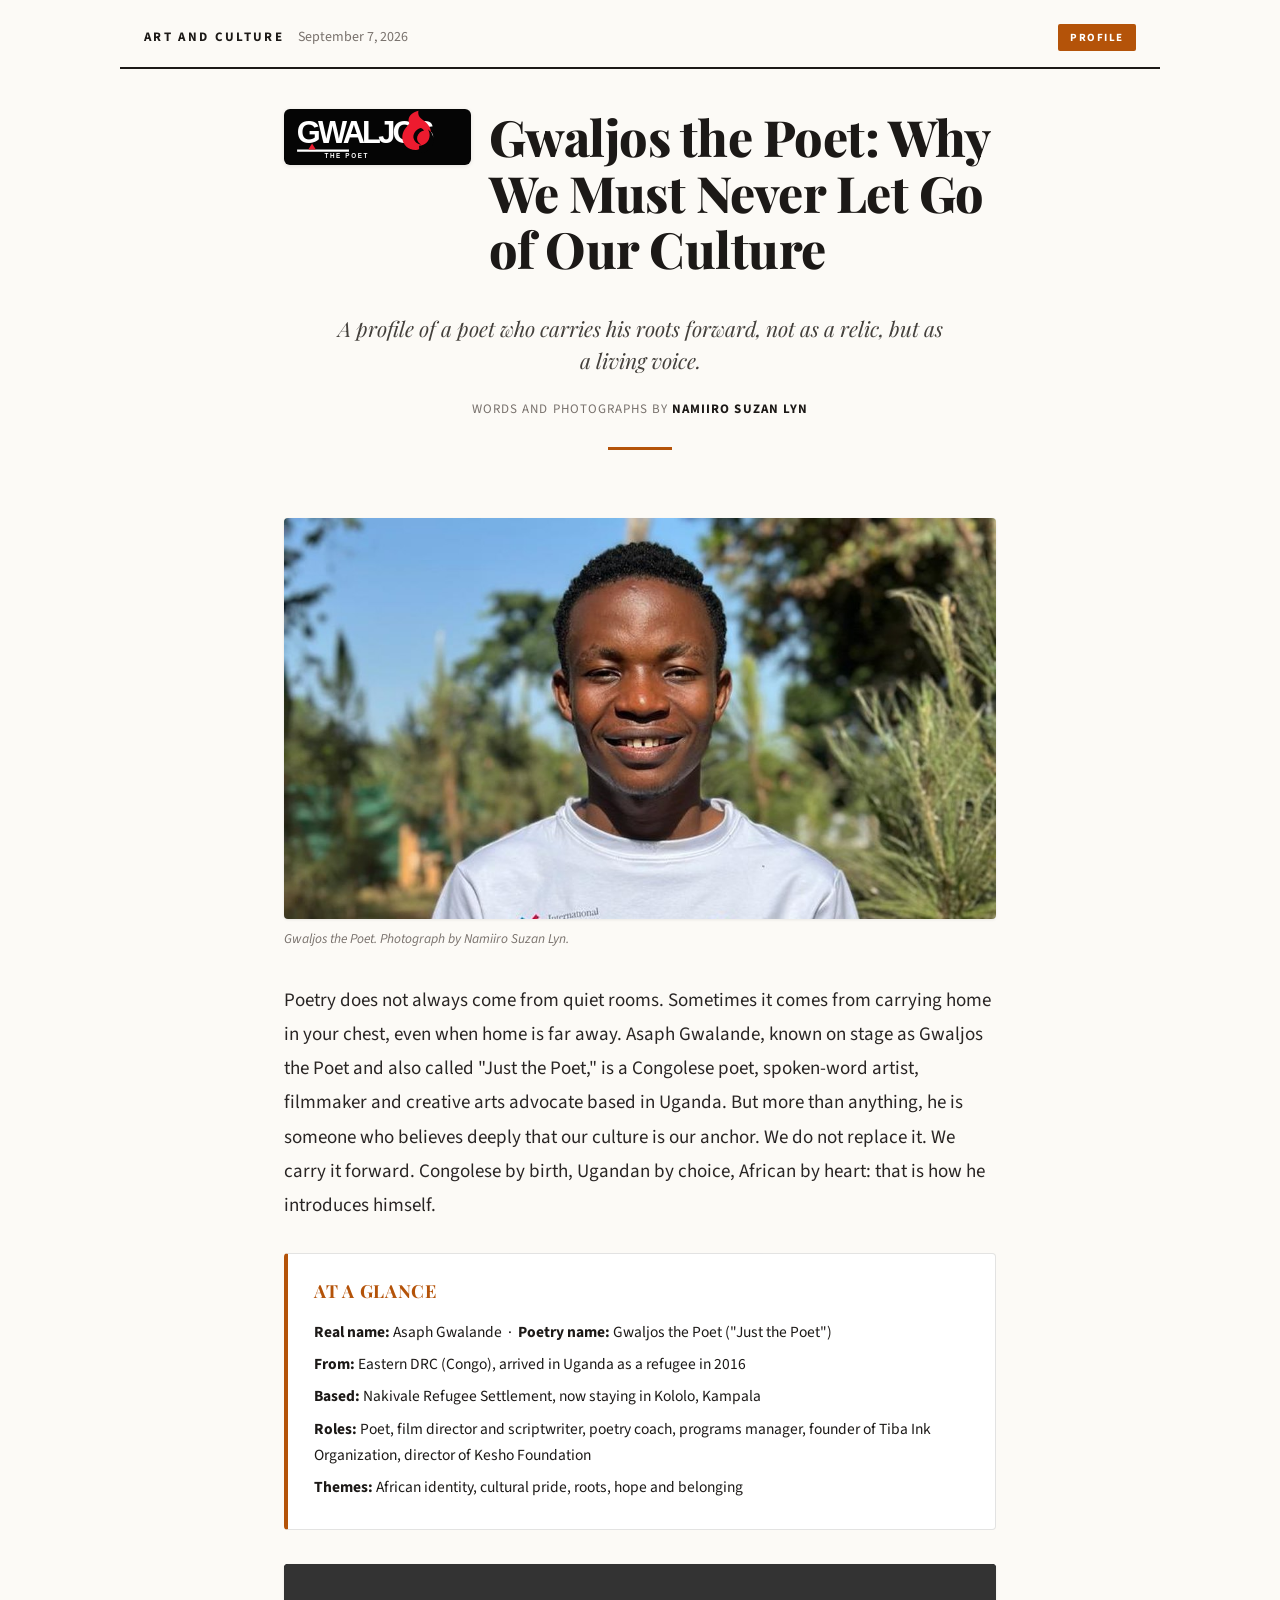
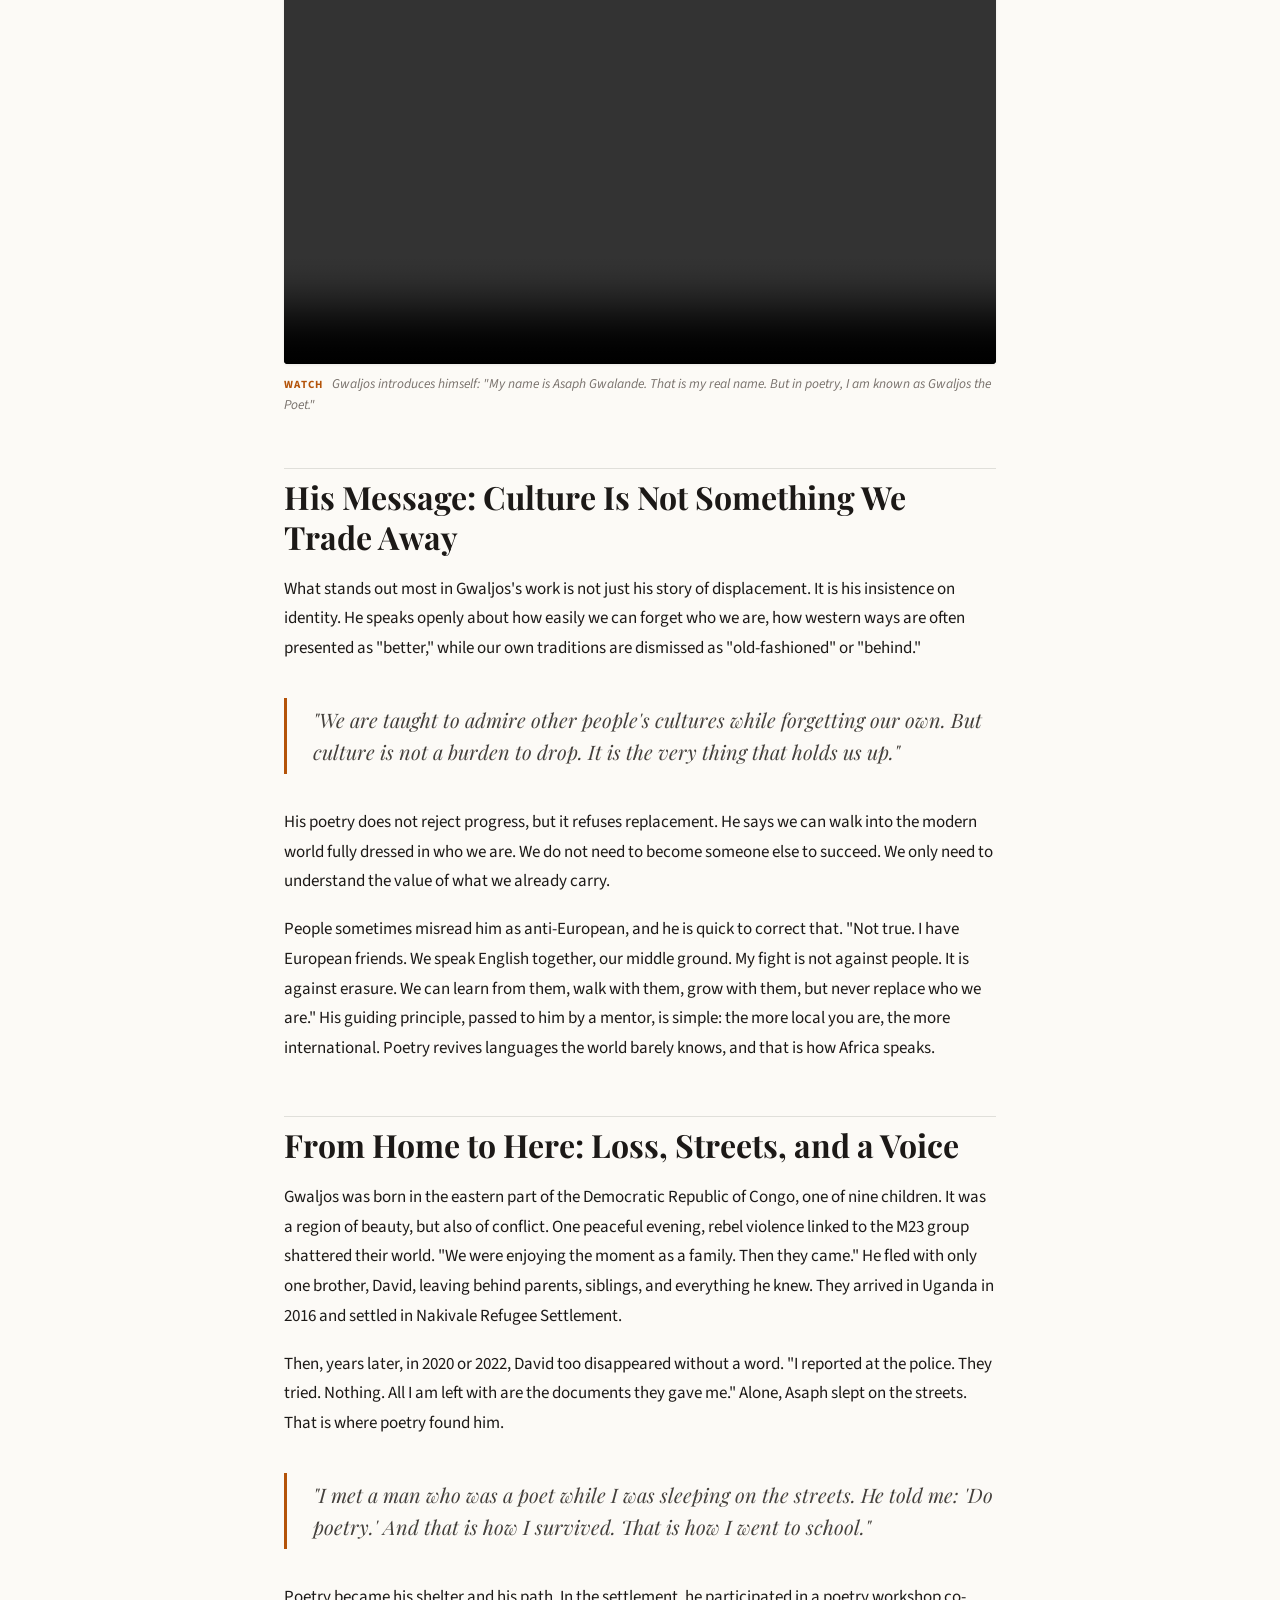
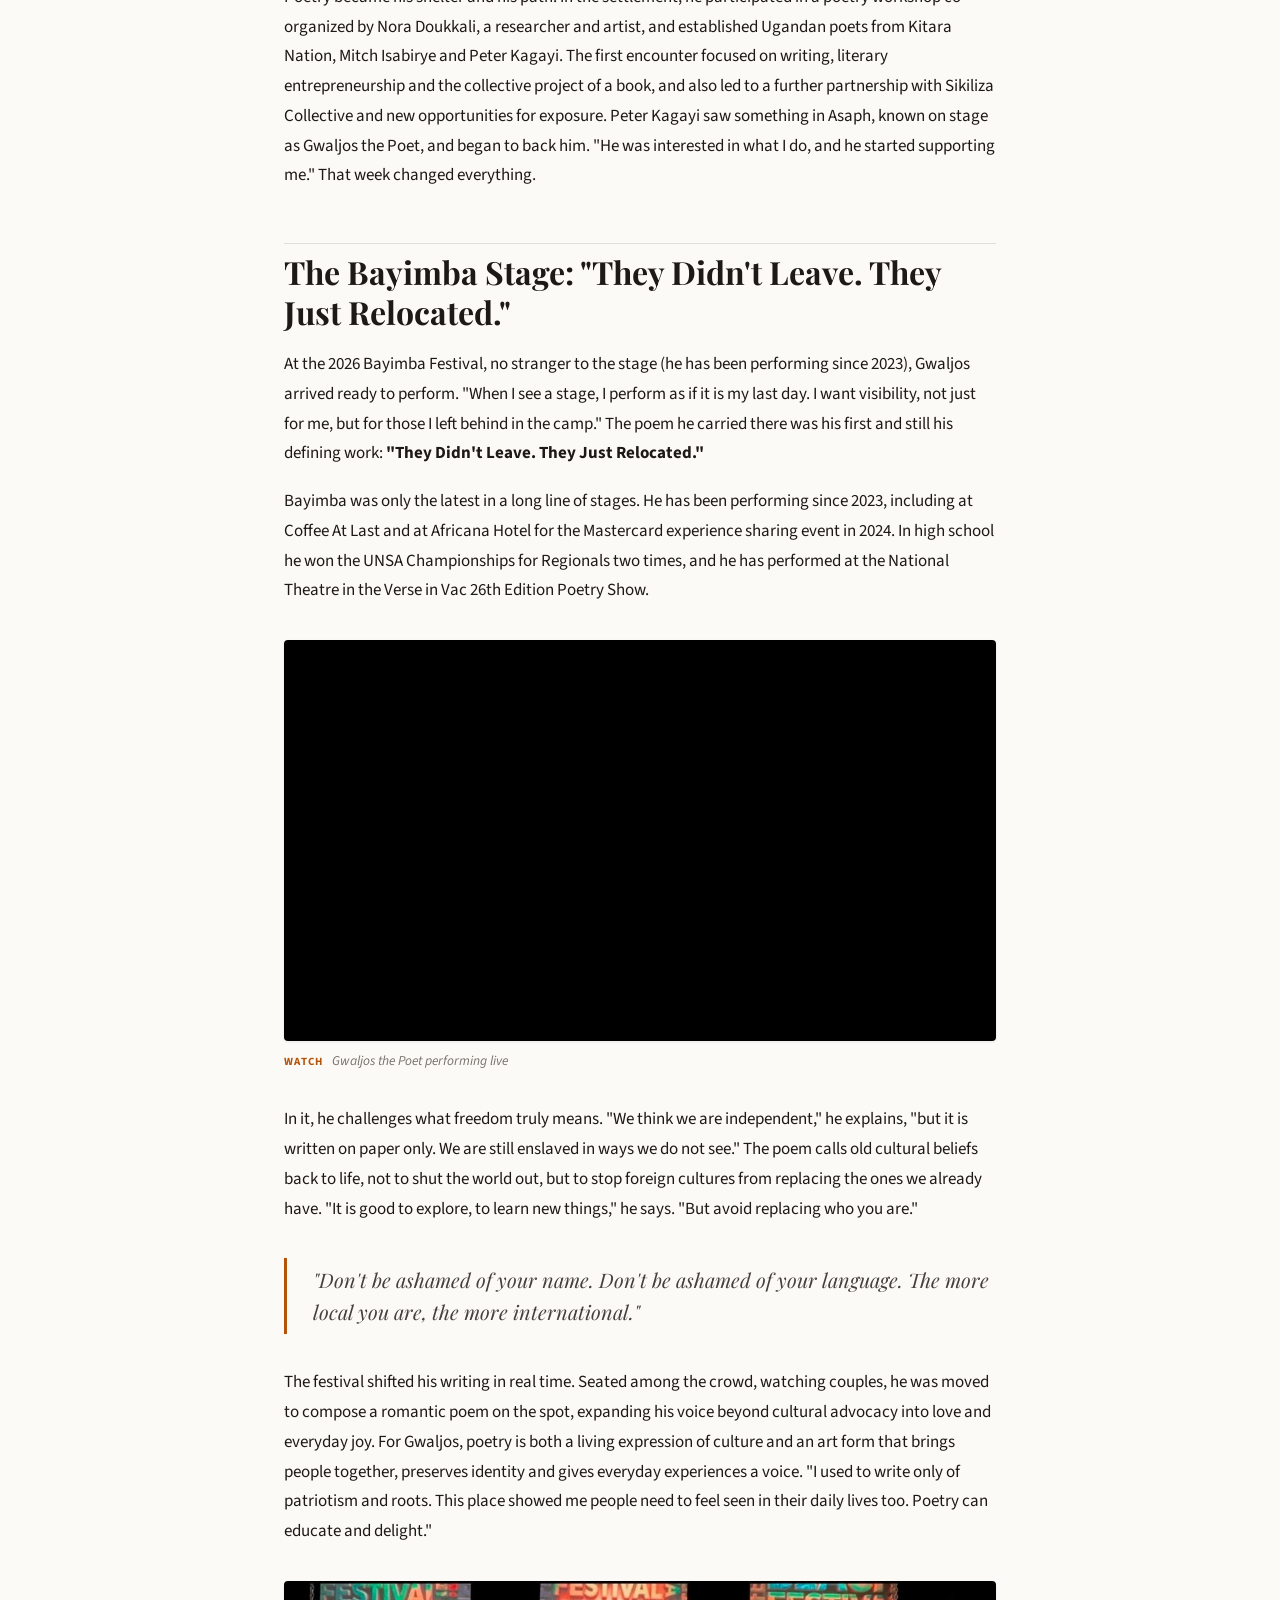
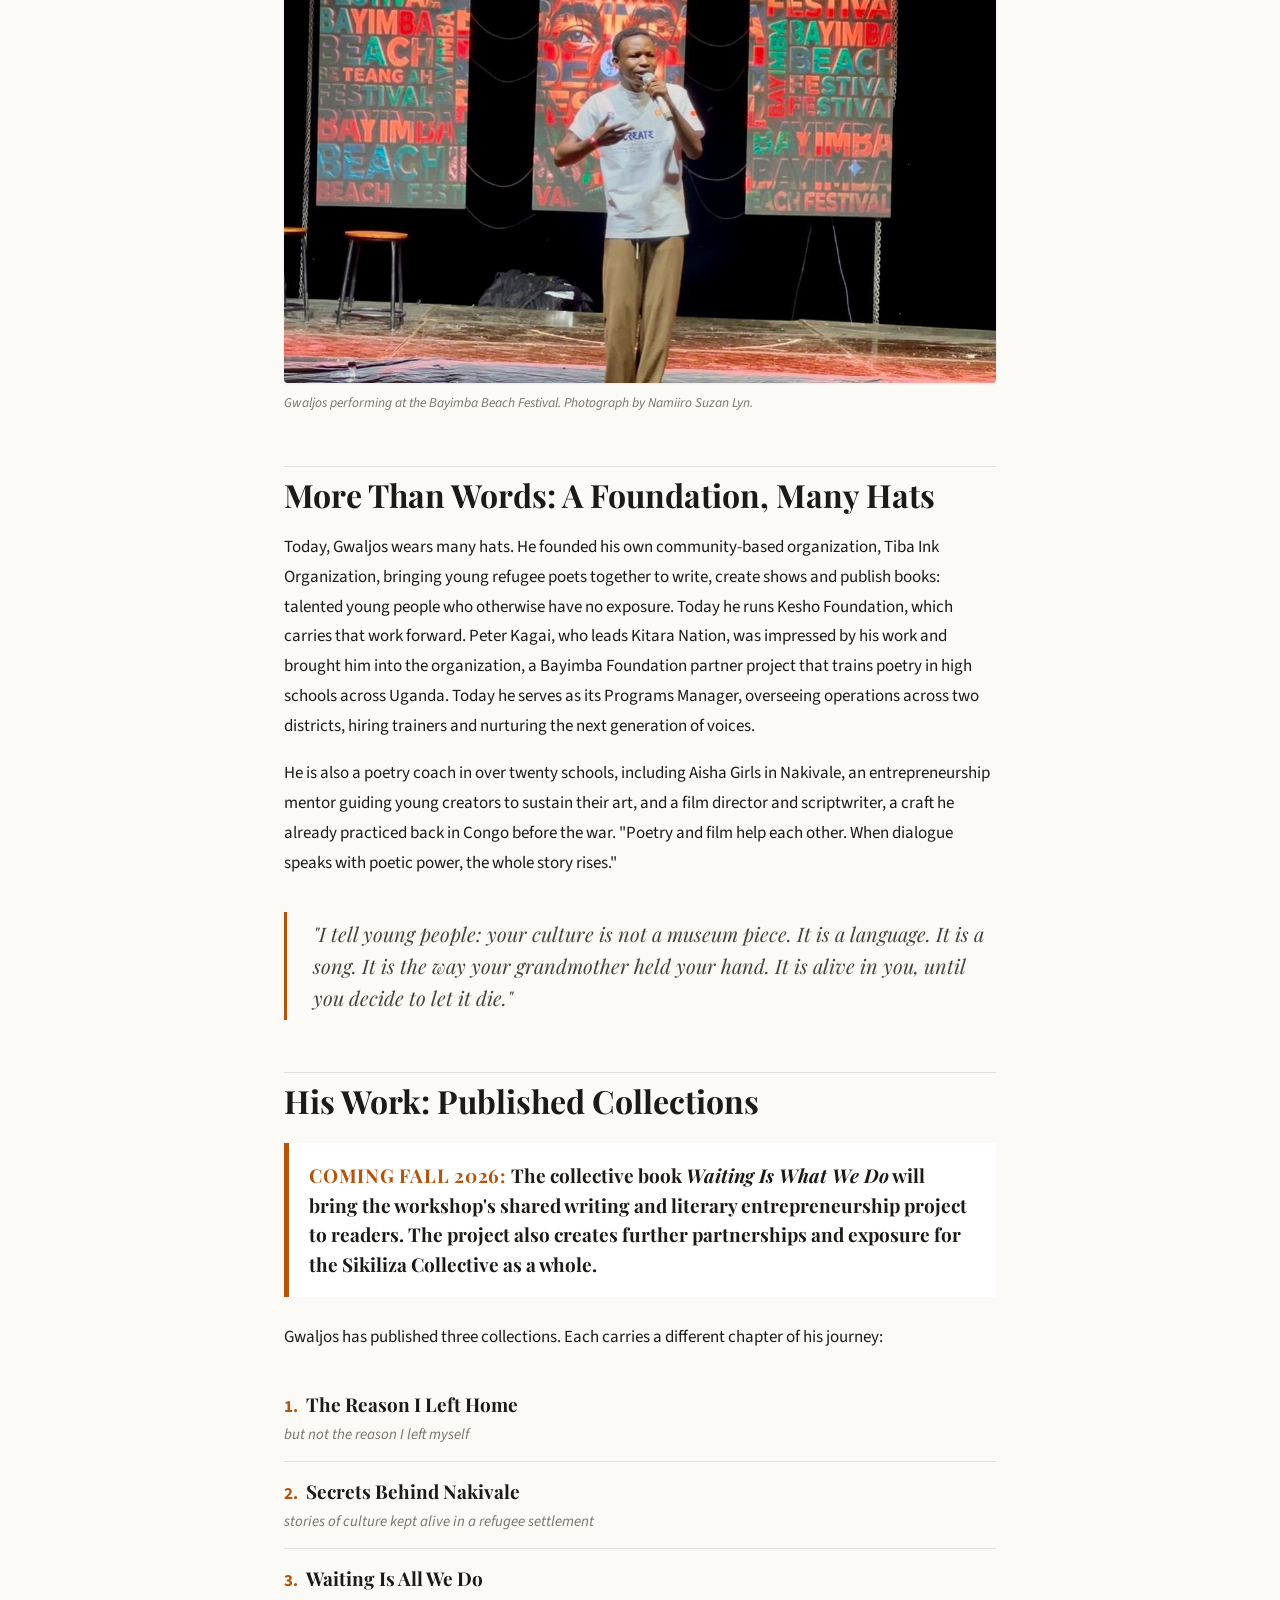
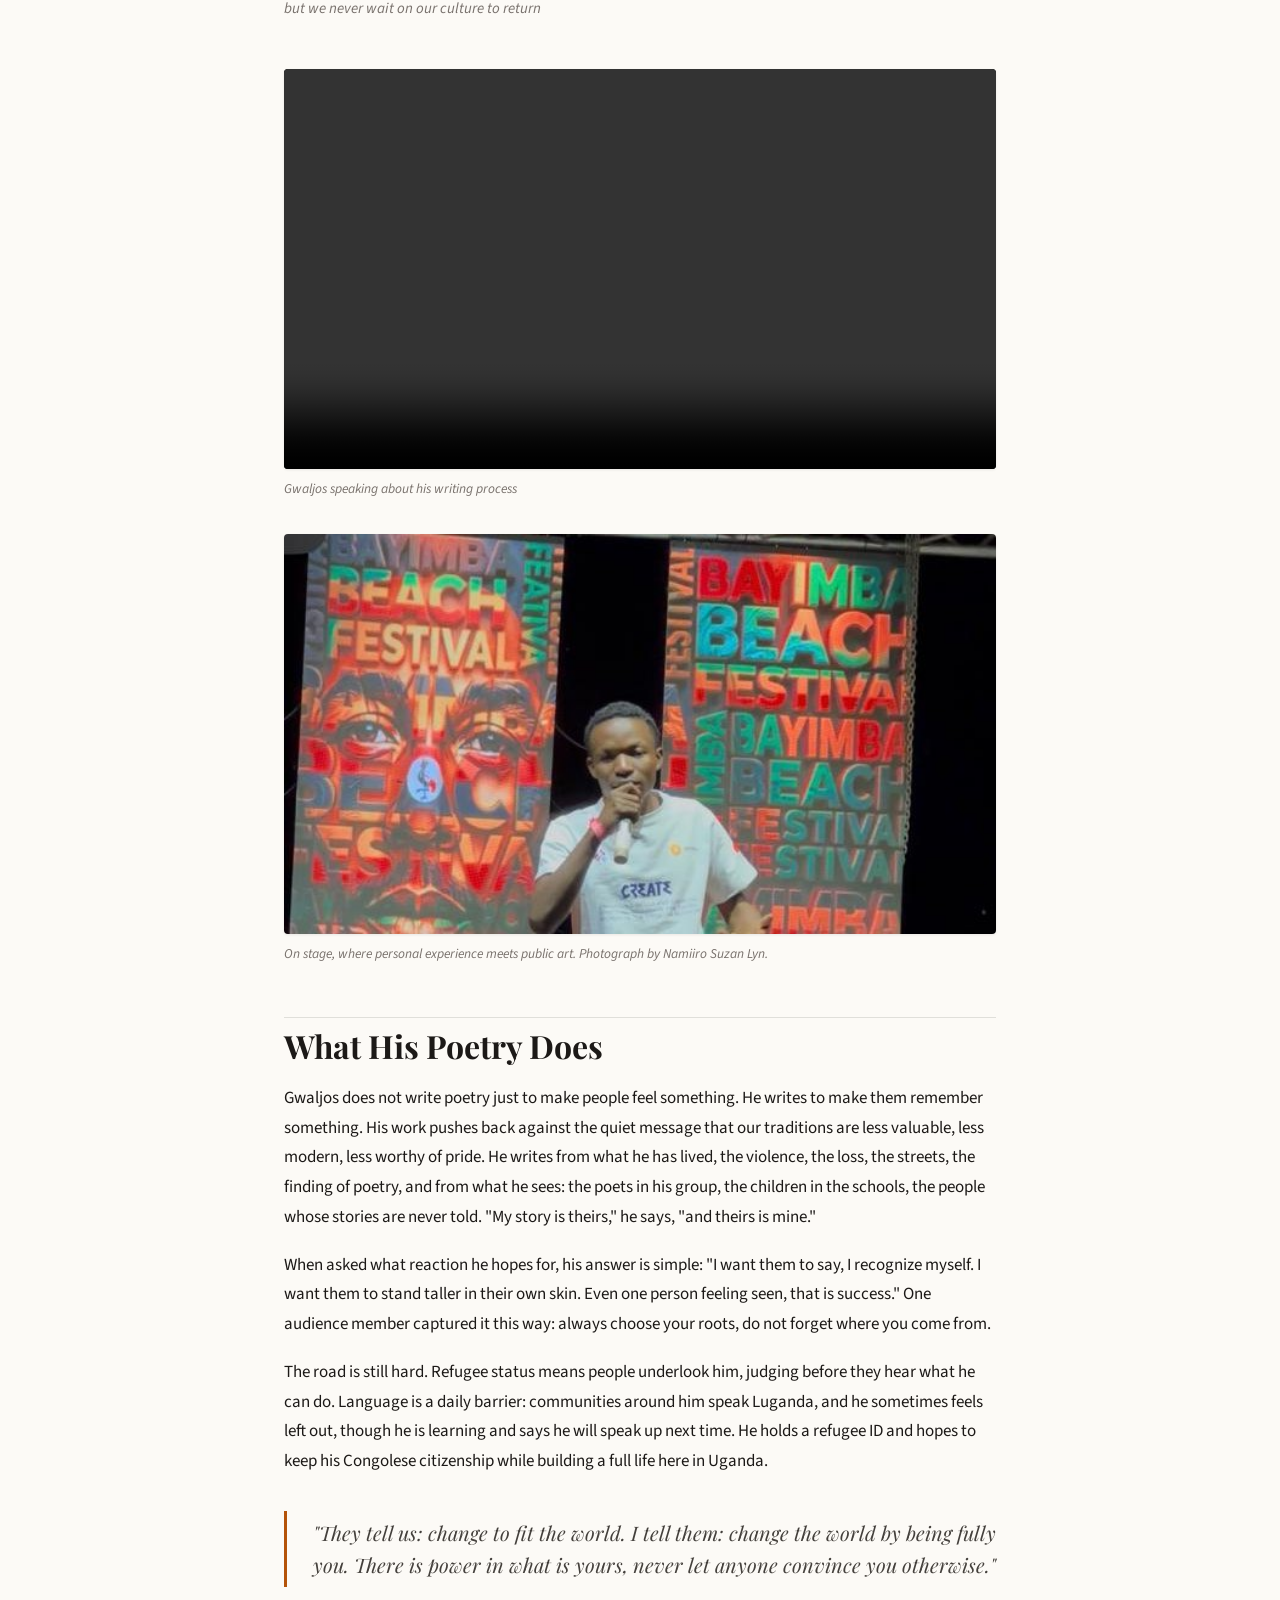
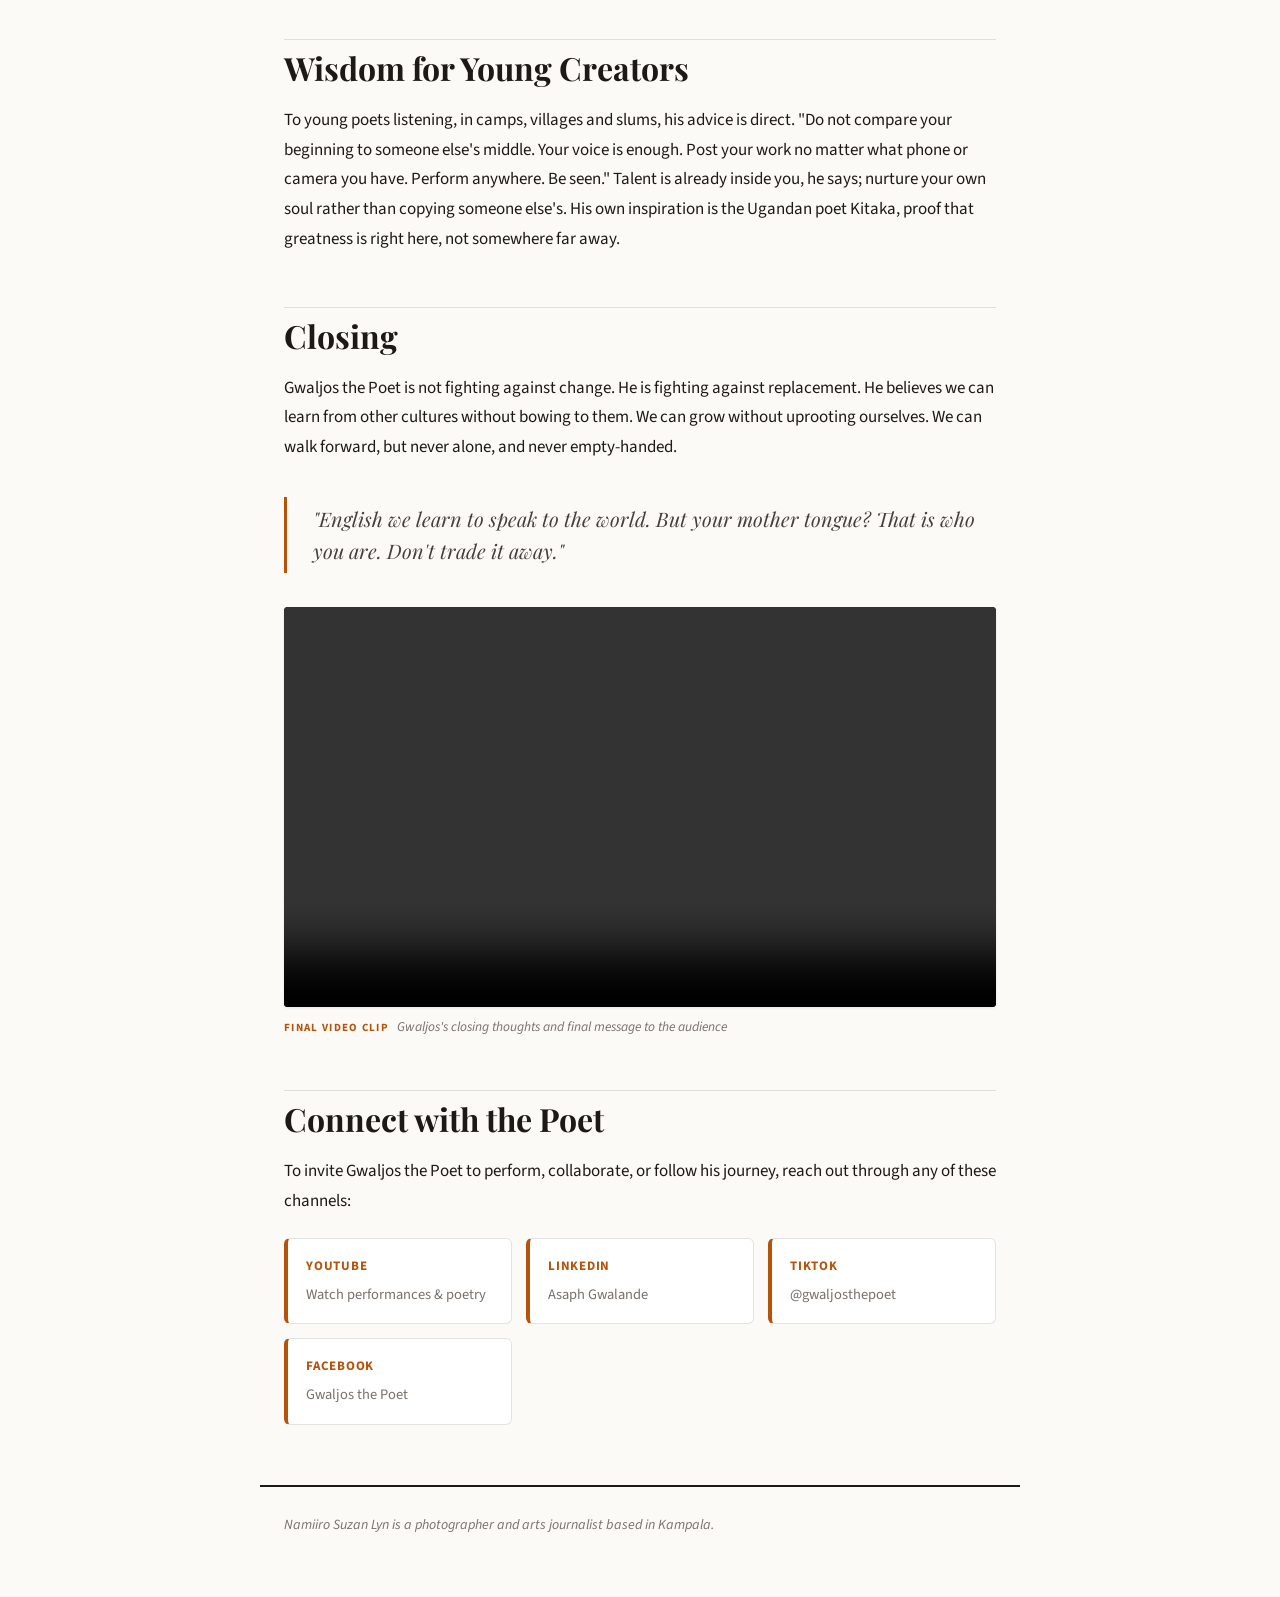
==== commit 50610cb8: "Add published book announcement Move the Waiting Is What We Do announcement under Published Collecti" ====
--- a/index.html
+++ b/index.html
@@ -67,7 +67,7 @@
 
 <blockquote>"I met a man who was a poet while I was sleeping on the streets. He told me: 'Do poetry.' And that is how I survived. That is how I went to school."</blockquote>
 
-<p>Poetry became his shelter and his path. In the settlement, a woman connected him with established Ugandan poets, including Mr Kitaka, Mitch Isabirye and Peter Kagai, and paid them to run a week-long workshop for young poets. A lady called Nora from Switzerland also supported the work, and a partnership with Sikiliza Collective brought training and exposure. Kagai saw something in him and began to back him. "He was interested in what I do, and he started supporting me." That week changed everything.</p>
+<p>Poetry became his shelter and his path. In the settlement, he participated in a poetry workshop co-organized by Nora Doukkali, a researcher and artist, and established Ugandan poets from Kitara Nation, Mitch Isabirye and Peter Kagayi. The first encounter focused on writing, literary entrepreneurship and the collective project of a book, and also led to a further partnership with Sikiliza Collective and new opportunities for exposure. Peter Kagayi saw something in Asaph, known on stage as Gwaljos the Poet, and began to back him. "He was interested in what I do, and he started supporting me." That week changed everything.</p>
 
 <h2>The Bayimba Stage: "They Didn't Leave. They Just Relocated."</h2>
 
@@ -93,13 +93,15 @@
 
 <h2>More Than Words: A Foundation, Many Hats</h2>
 
-<p>Today, Gwaljos wears many hats. He founded his own community-based organization, Tiba Ink Organization, bringing young refugee poets together to write, create shows and publish books: talented young people who otherwise have no exposure. Today he runs Kesho Foundation, which carries that work forward. Peter Kagai, impressed by his work, brought him into Kitara Nation, a Bayimba Foundation partner project that trains poetry in high schools across Uganda. Today he serves as its Programs Manager, overseeing operations across two districts, hiring trainers and nurturing the next generation of voices.</p>
+<p>Today, Gwaljos wears many hats. He founded his own community-based organization, Tiba Ink Organization, bringing young refugee poets together to write, create shows and publish books: talented young people who otherwise have no exposure. Today he runs Kesho Foundation, which carries that work forward. Peter Kagai, who leads Kitara Nation, was impressed by his work and brought him into the organization, a Bayimba Foundation partner project that trains poetry in high schools across Uganda. Today he serves as its Programs Manager, overseeing operations across two districts, hiring trainers and nurturing the next generation of voices.</p>
 
 <p>He is also a poetry coach in over twenty schools, including Aisha Girls in Nakivale, an entrepreneurship mentor guiding young creators to sustain their art, and a film director and scriptwriter, a craft he already practiced back in Congo before the war. "Poetry and film help each other. When dialogue speaks with poetic power, the whole story rises."</p>
 
 <blockquote>"I tell young people: your culture is not a museum piece. It is a language. It is a song. It is the way your grandmother held your hand. It is alive in you, until you decide to let it die."</blockquote>
 
 <h2>His Work: Published Collections</h2>
+
+<p class="publication-announcement"><strong>Coming Fall 2026:</strong> The collective book <em>Waiting Is What We Do</em> will bring the workshop's shared writing and literary entrepreneurship project to readers. The project also creates further partnerships and exposure for the Sikiliza Collective as a whole.</p>
 
 <p>Gwaljos has published three collections. Each carries a different chapter of his journey:</p>
 
--- a/style.css
+++ b/style.css
@@ -242,6 +242,24 @@
 }
 
 /* Publication list */
+.publication-announcement {
+  margin: 22px 0 26px;
+  padding: 18px 20px;
+  border-left: 5px solid var(--accent);
+  background: var(--card);
+  color: var(--ink);
+  font-family: var(--serif);
+  font-size: 19px;
+  font-weight: 700;
+  line-height: 1.55;
+}
+
+.publication-announcement strong {
+  color: var(--accent);
+  letter-spacing: 0.04em;
+  text-transform: uppercase;
+}
+
 ul.pubs {
   list-style: none;
   padding: 0;
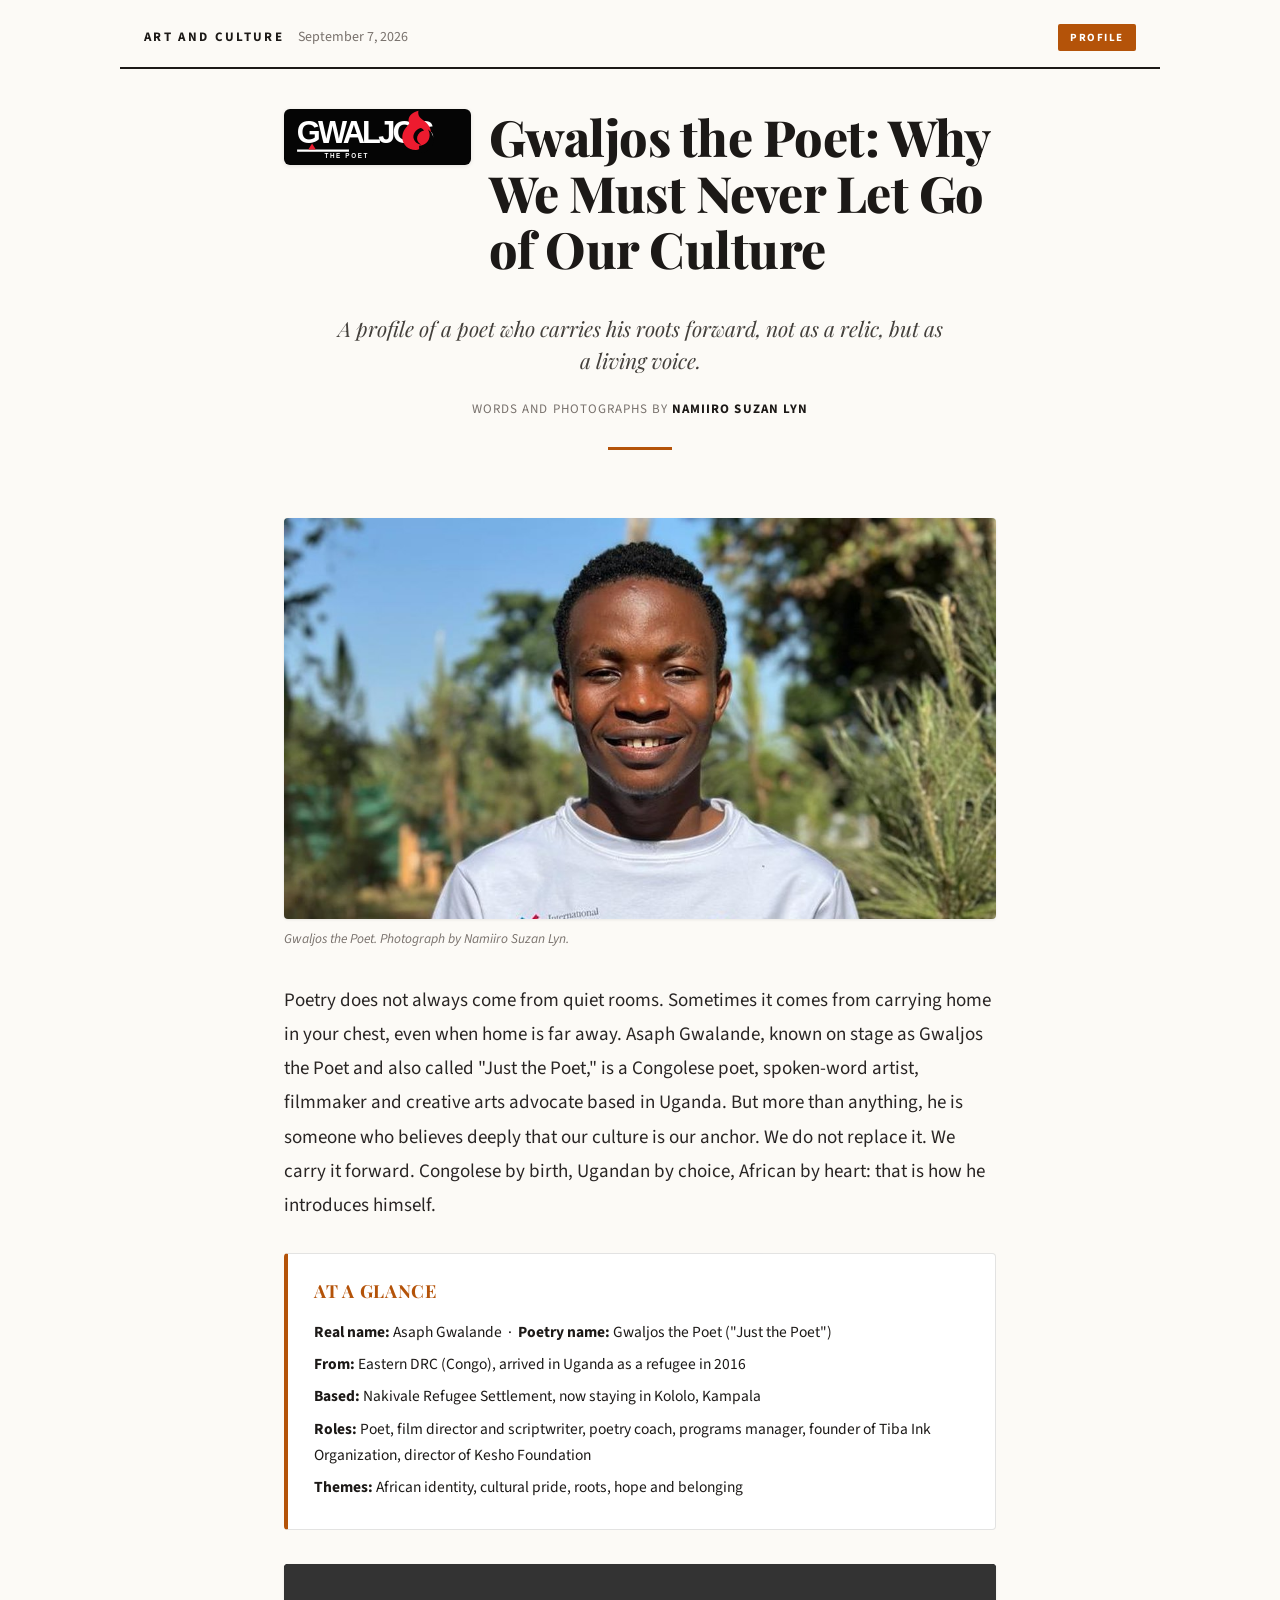
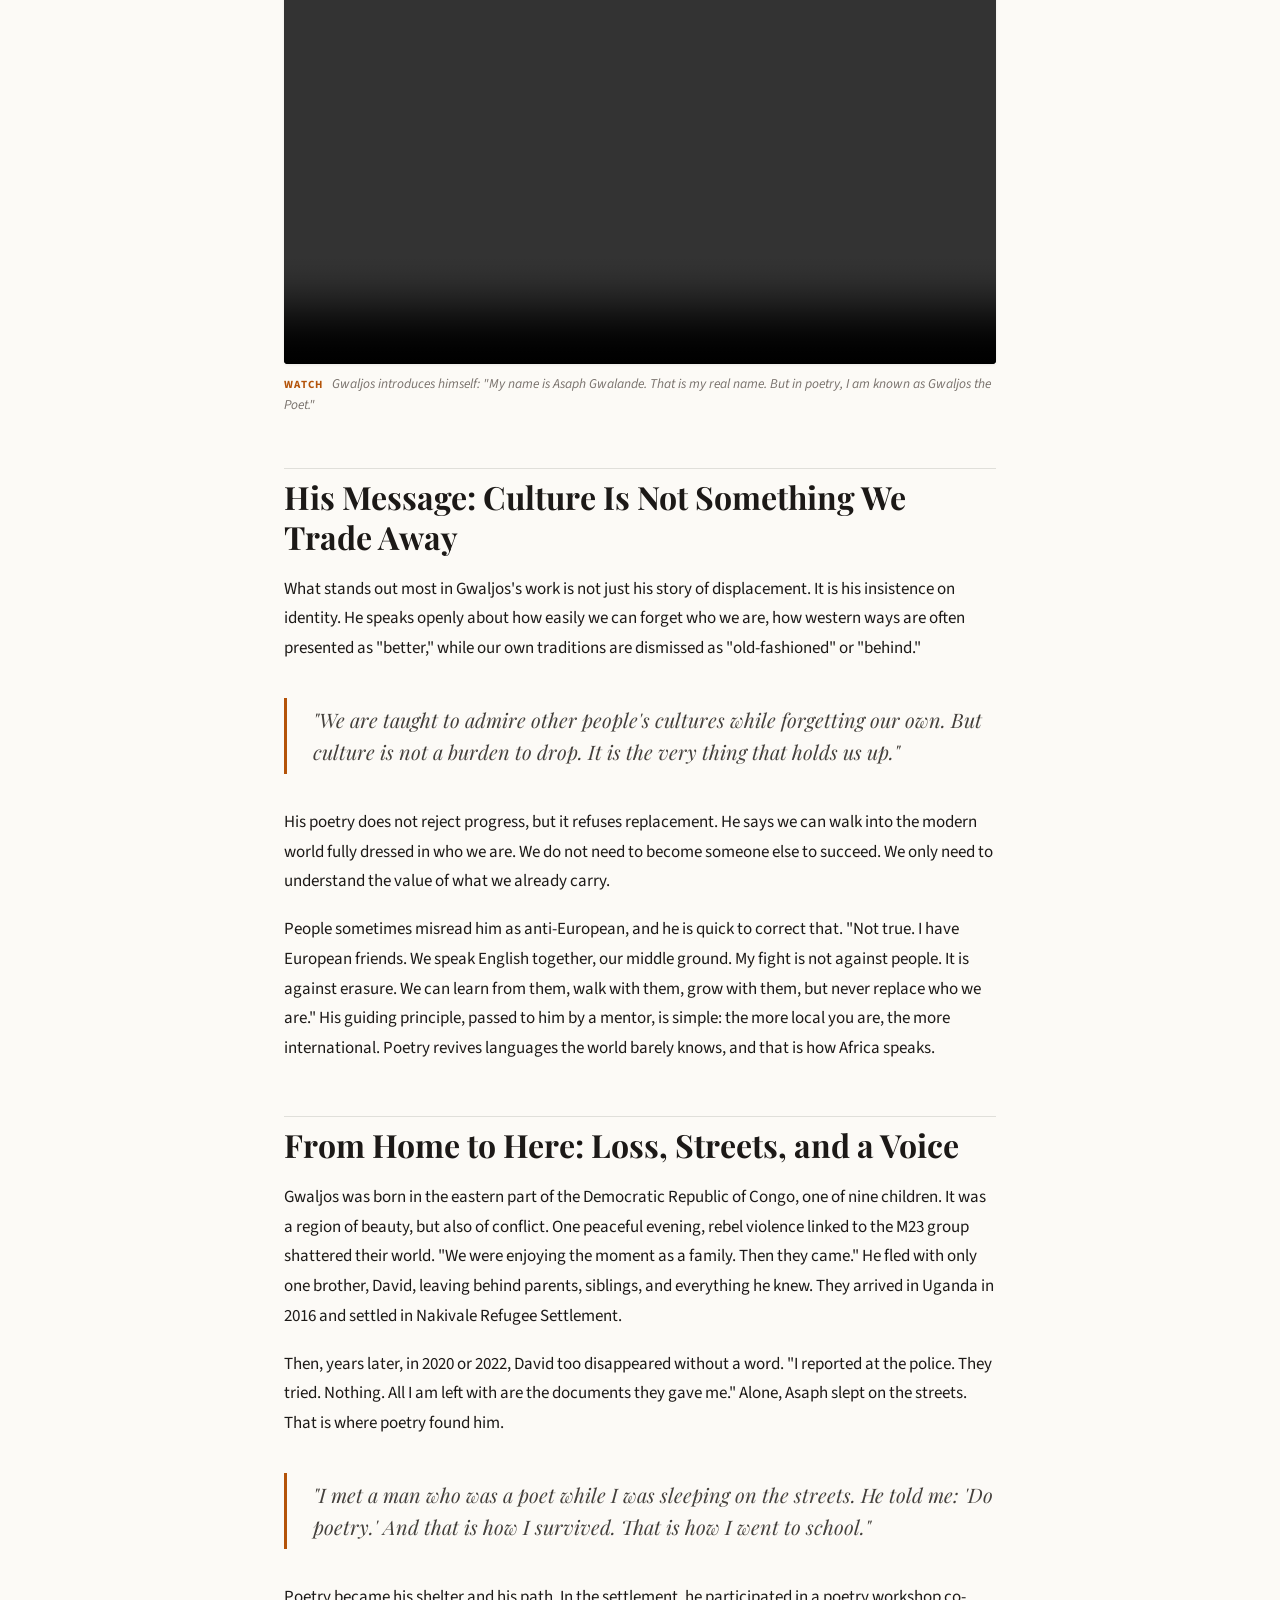
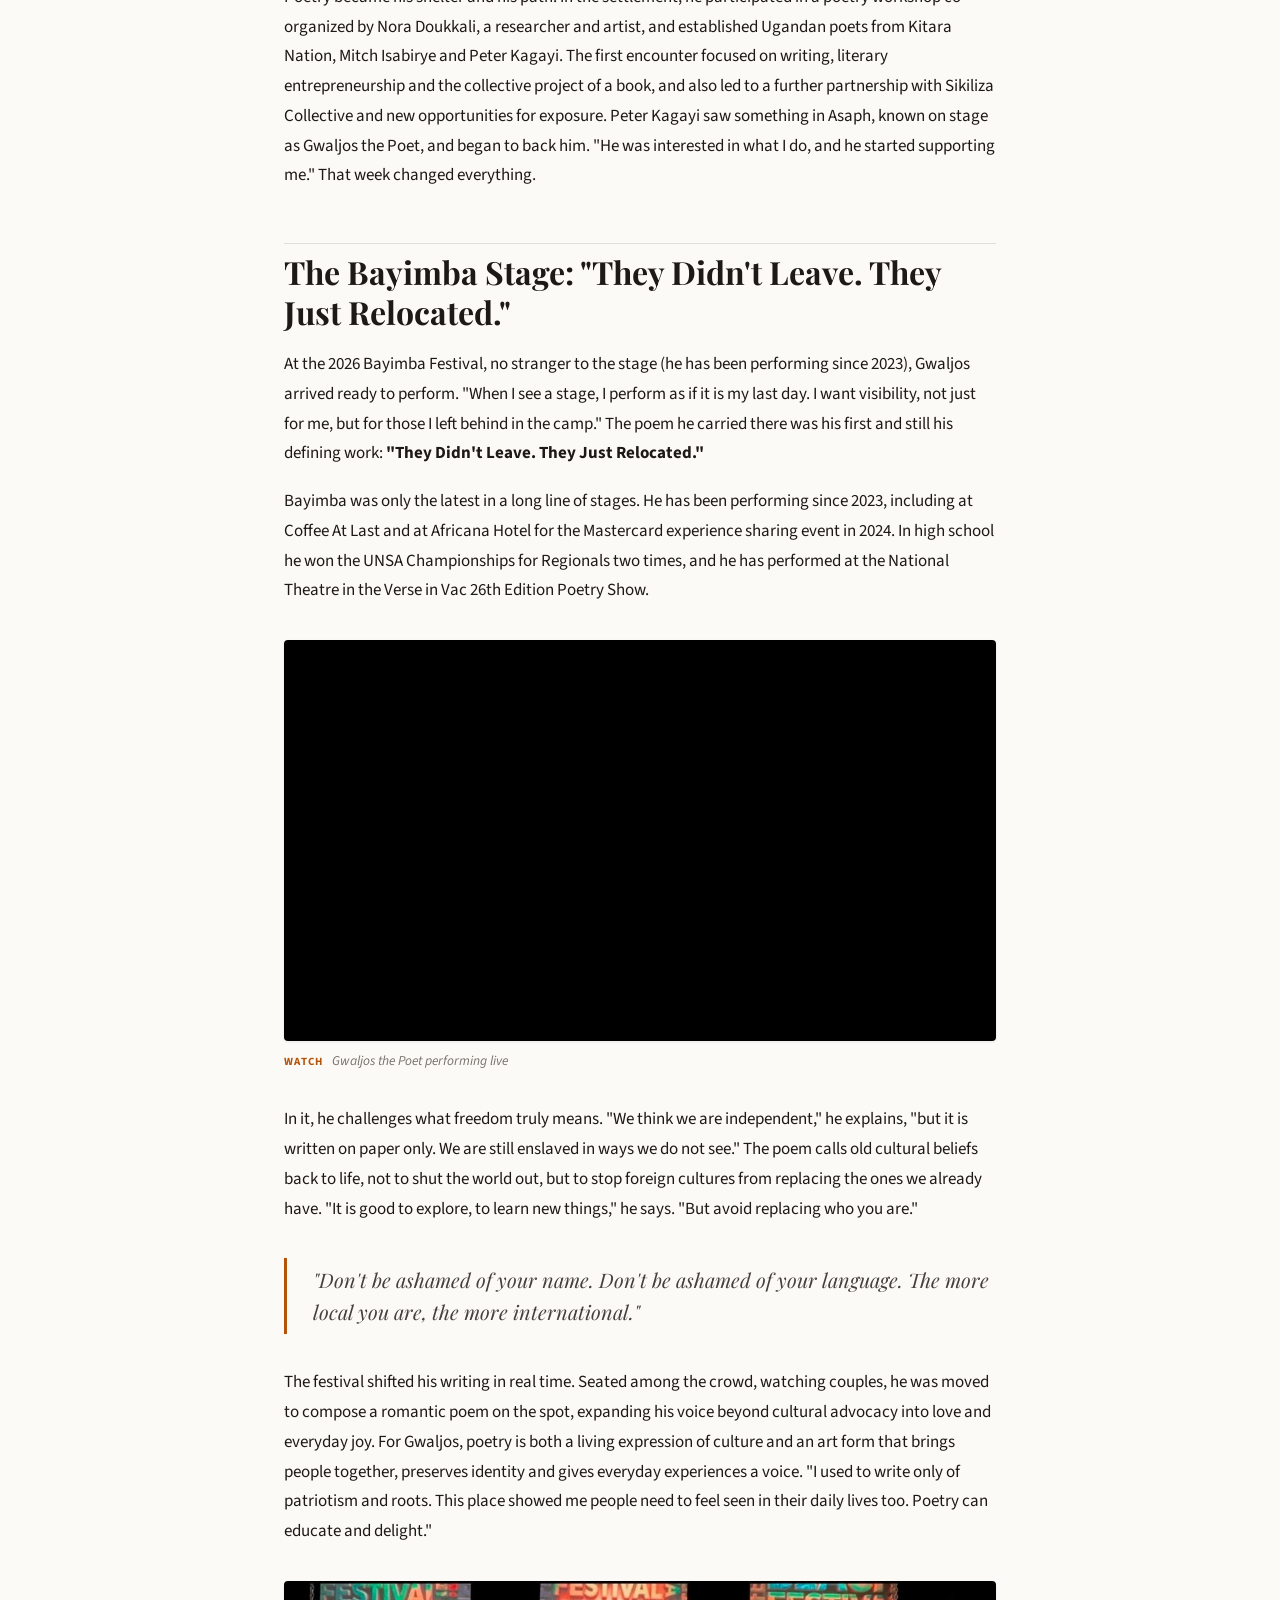
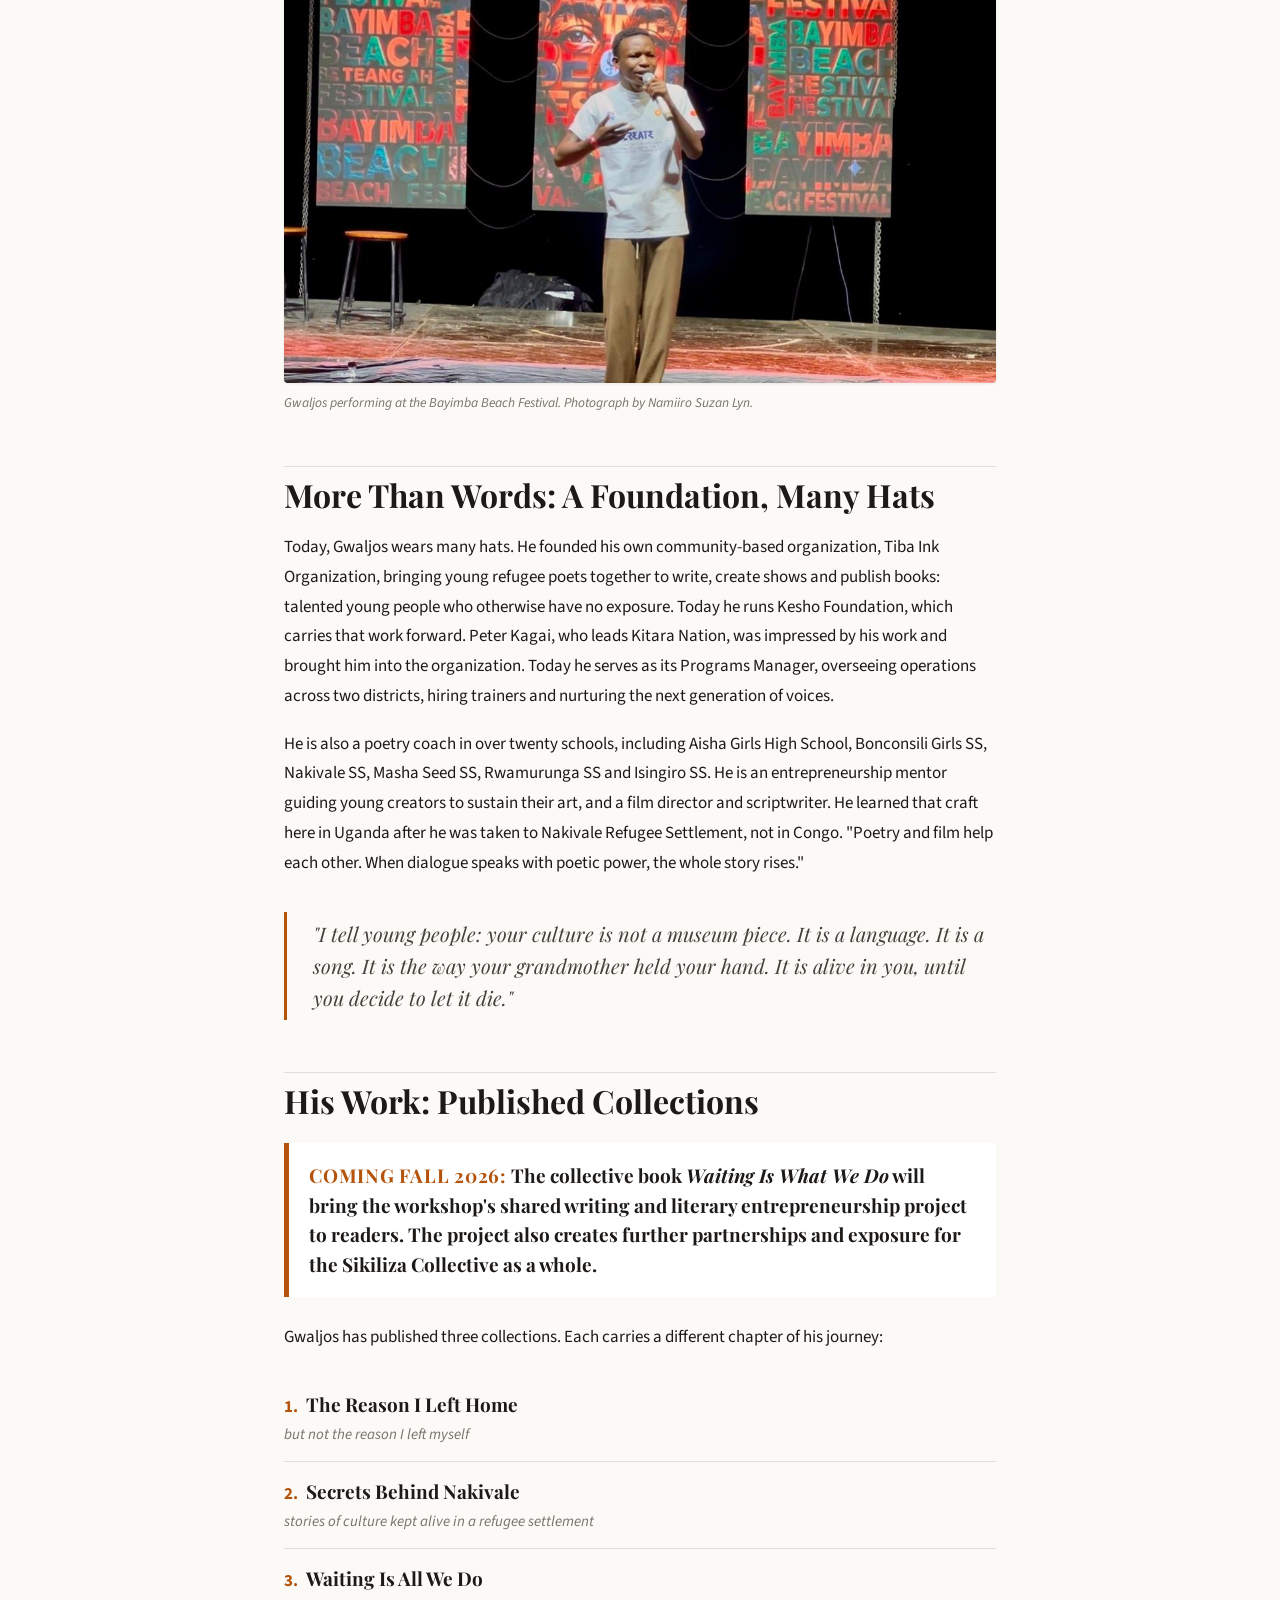
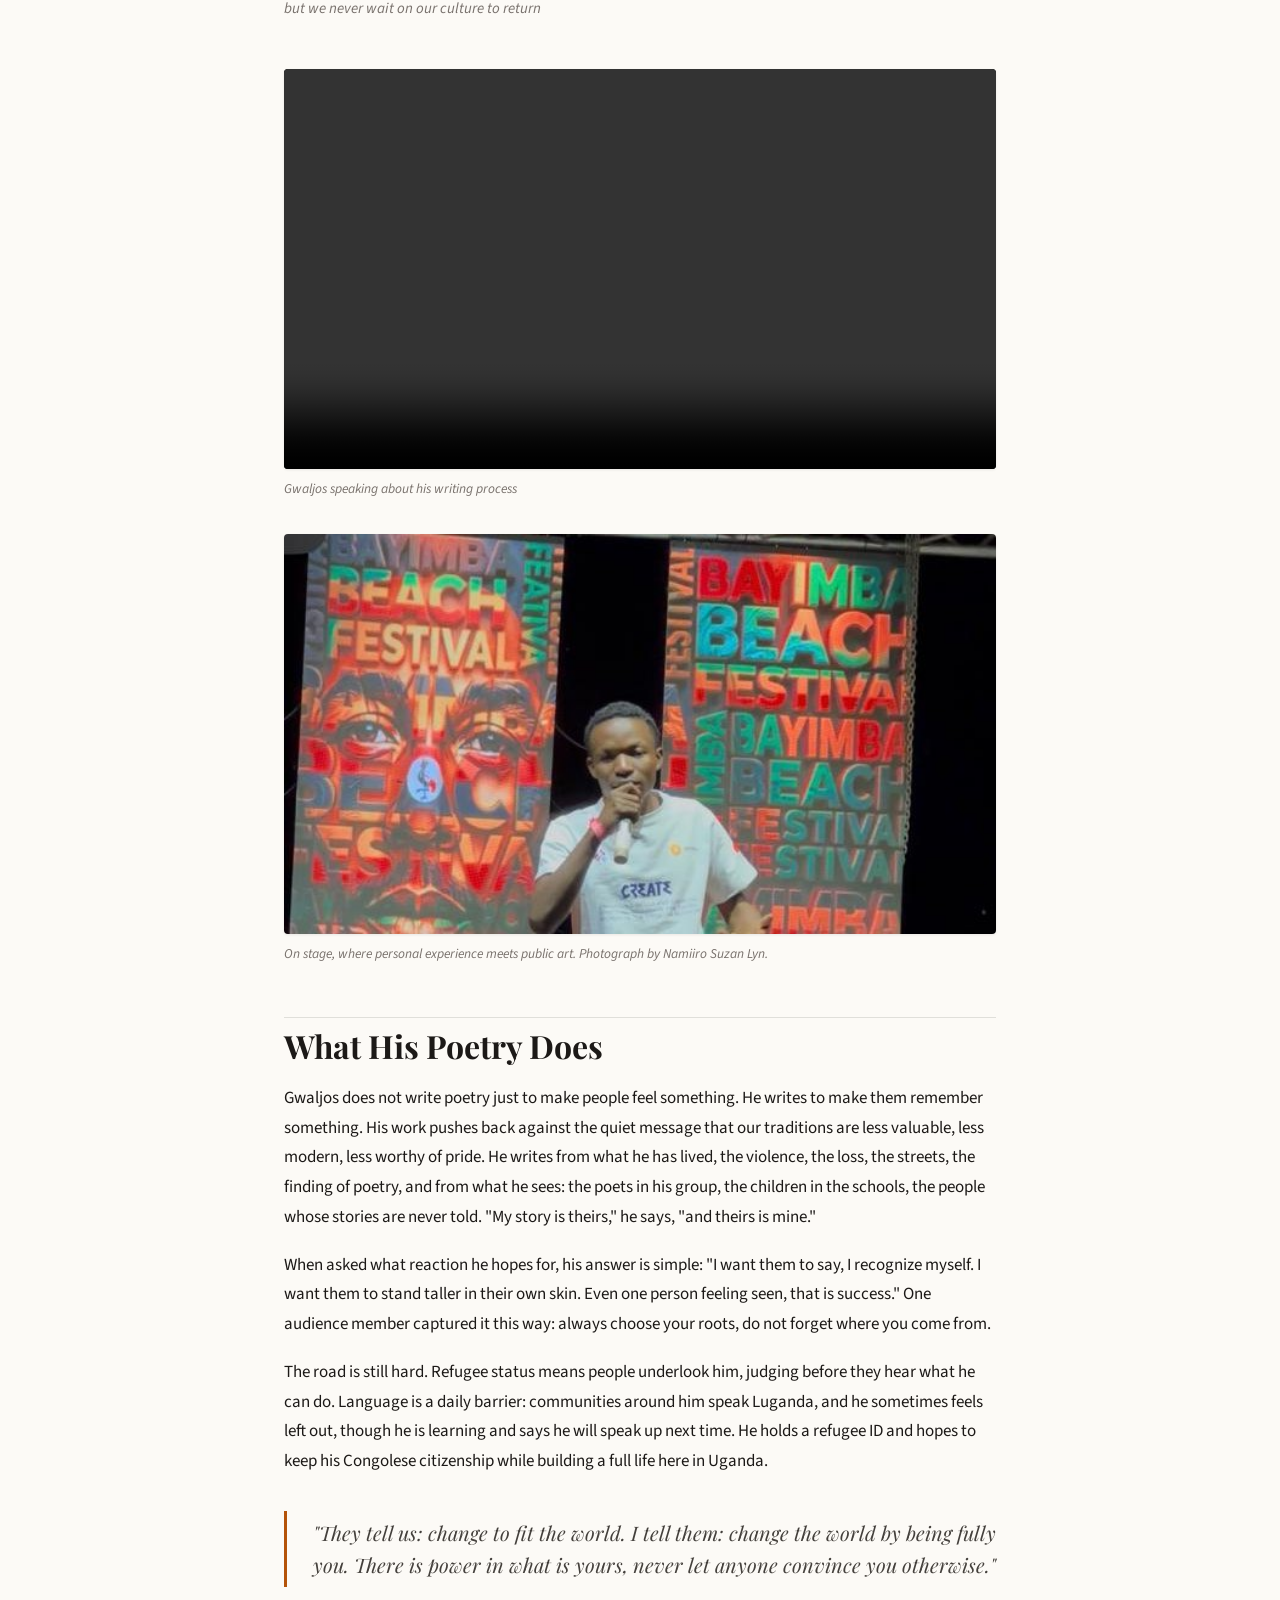
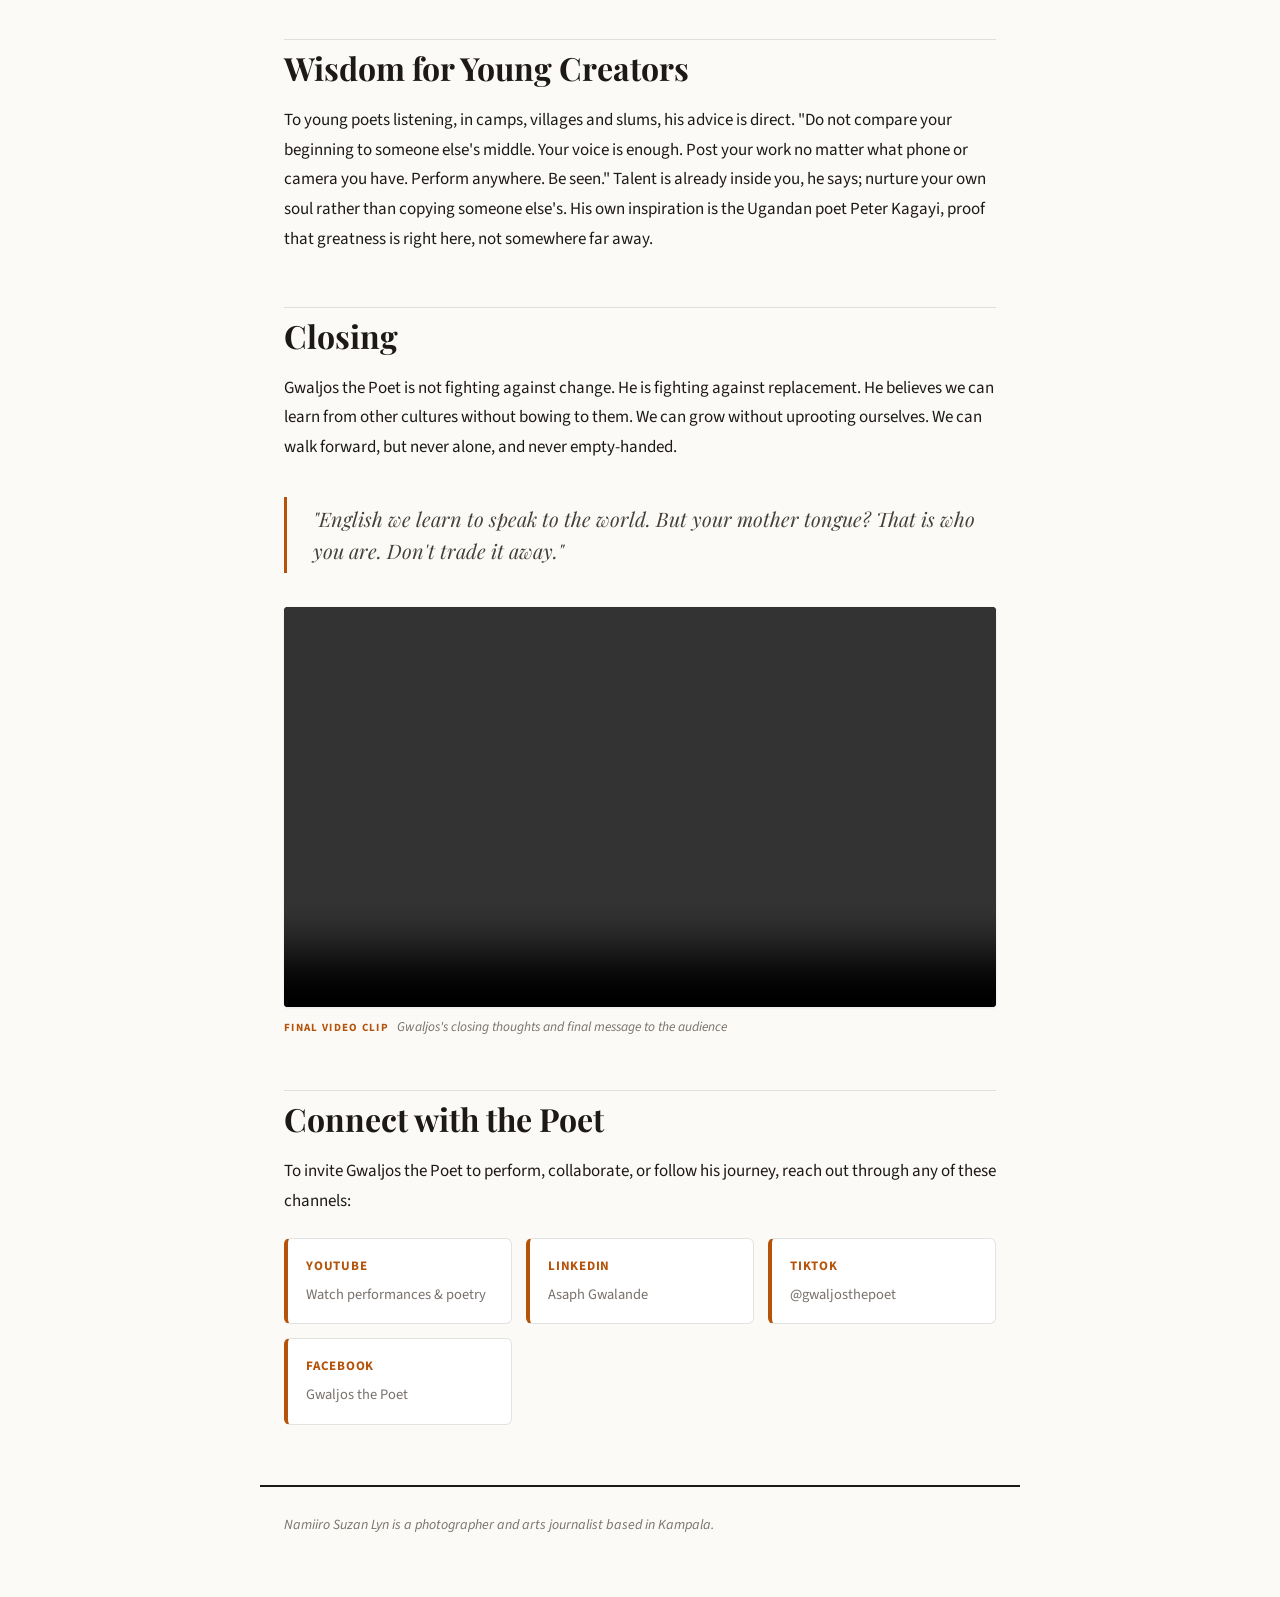
==== commit 46779476: "Update Gwaljos profile details" ====
--- a/index.html
+++ b/index.html
@@ -93,9 +93,9 @@
 
 <h2>More Than Words: A Foundation, Many Hats</h2>
 
-<p>Today, Gwaljos wears many hats. He founded his own community-based organization, Tiba Ink Organization, bringing young refugee poets together to write, create shows and publish books: talented young people who otherwise have no exposure. Today he runs Kesho Foundation, which carries that work forward. Peter Kagai, who leads Kitara Nation, was impressed by his work and brought him into the organization, a Bayimba Foundation partner project that trains poetry in high schools across Uganda. Today he serves as its Programs Manager, overseeing operations across two districts, hiring trainers and nurturing the next generation of voices.</p>
+<p>Today, Gwaljos wears many hats. He founded his own community-based organization, Tiba Ink Organization, bringing young refugee poets together to write, create shows and publish books: talented young people who otherwise have no exposure. Today he runs Kesho Foundation, which carries that work forward. Peter Kagai, who leads Kitara Nation, was impressed by his work and brought him into the organization. Today he serves as its Programs Manager, overseeing operations across two districts, hiring trainers and nurturing the next generation of voices.</p>
 
-<p>He is also a poetry coach in over twenty schools, including Aisha Girls in Nakivale, an entrepreneurship mentor guiding young creators to sustain their art, and a film director and scriptwriter, a craft he already practiced back in Congo before the war. "Poetry and film help each other. When dialogue speaks with poetic power, the whole story rises."</p>
+<p>He is also a poetry coach in over twenty schools, including Aisha Girls High School, Bonconsili Girls SS, Nakivale SS, Masha Seed SS, Rwamurunga SS and Isingiro SS. He is an entrepreneurship mentor guiding young creators to sustain their art, and a film director and scriptwriter. He learned that craft here in Uganda after he was taken to Nakivale Refugee Settlement, not in Congo. "Poetry and film help each other. When dialogue speaks with poetic power, the whole story rises."</p>
 
 <blockquote>"I tell young people: your culture is not a museum piece. It is a language. It is a song. It is the way your grandmother held your hand. It is alive in you, until you decide to let it die."</blockquote>
 
@@ -133,7 +133,7 @@
 
 <h2>Wisdom for Young Creators</h2>
 
-<p>To young poets listening, in camps, villages and slums, his advice is direct. "Do not compare your beginning to someone else's middle. Your voice is enough. Post your work no matter what phone or camera you have. Perform anywhere. Be seen." Talent is already inside you, he says; nurture your own soul rather than copying someone else's. His own inspiration is the Ugandan poet Kitaka, proof that greatness is right here, not somewhere far away.</p>
+<p>To young poets listening, in camps, villages and slums, his advice is direct. "Do not compare your beginning to someone else's middle. Your voice is enough. Post your work no matter what phone or camera you have. Perform anywhere. Be seen." Talent is already inside you, he says; nurture your own soul rather than copying someone else's. His own inspiration is the Ugandan poet Peter Kagayi, proof that greatness is right here, not somewhere far away.</p>
 
 <h2>Closing</h2>
 
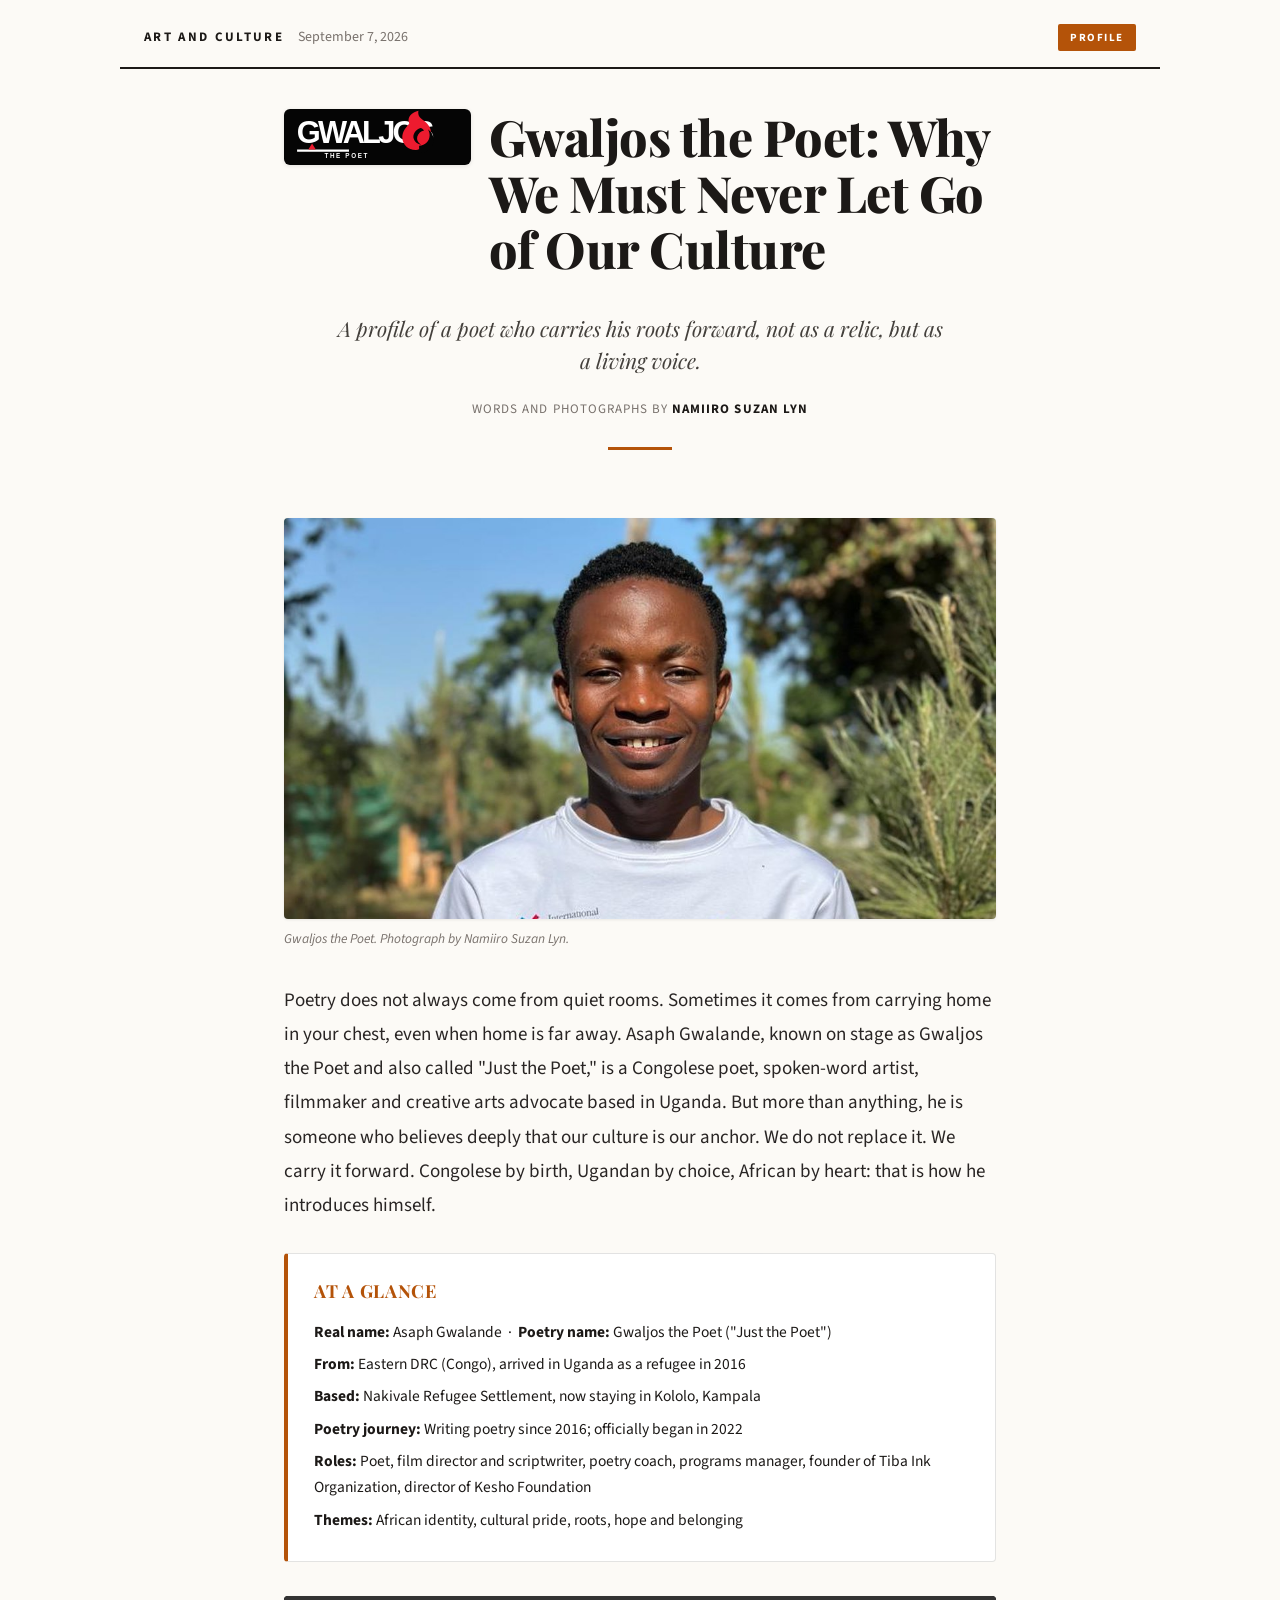
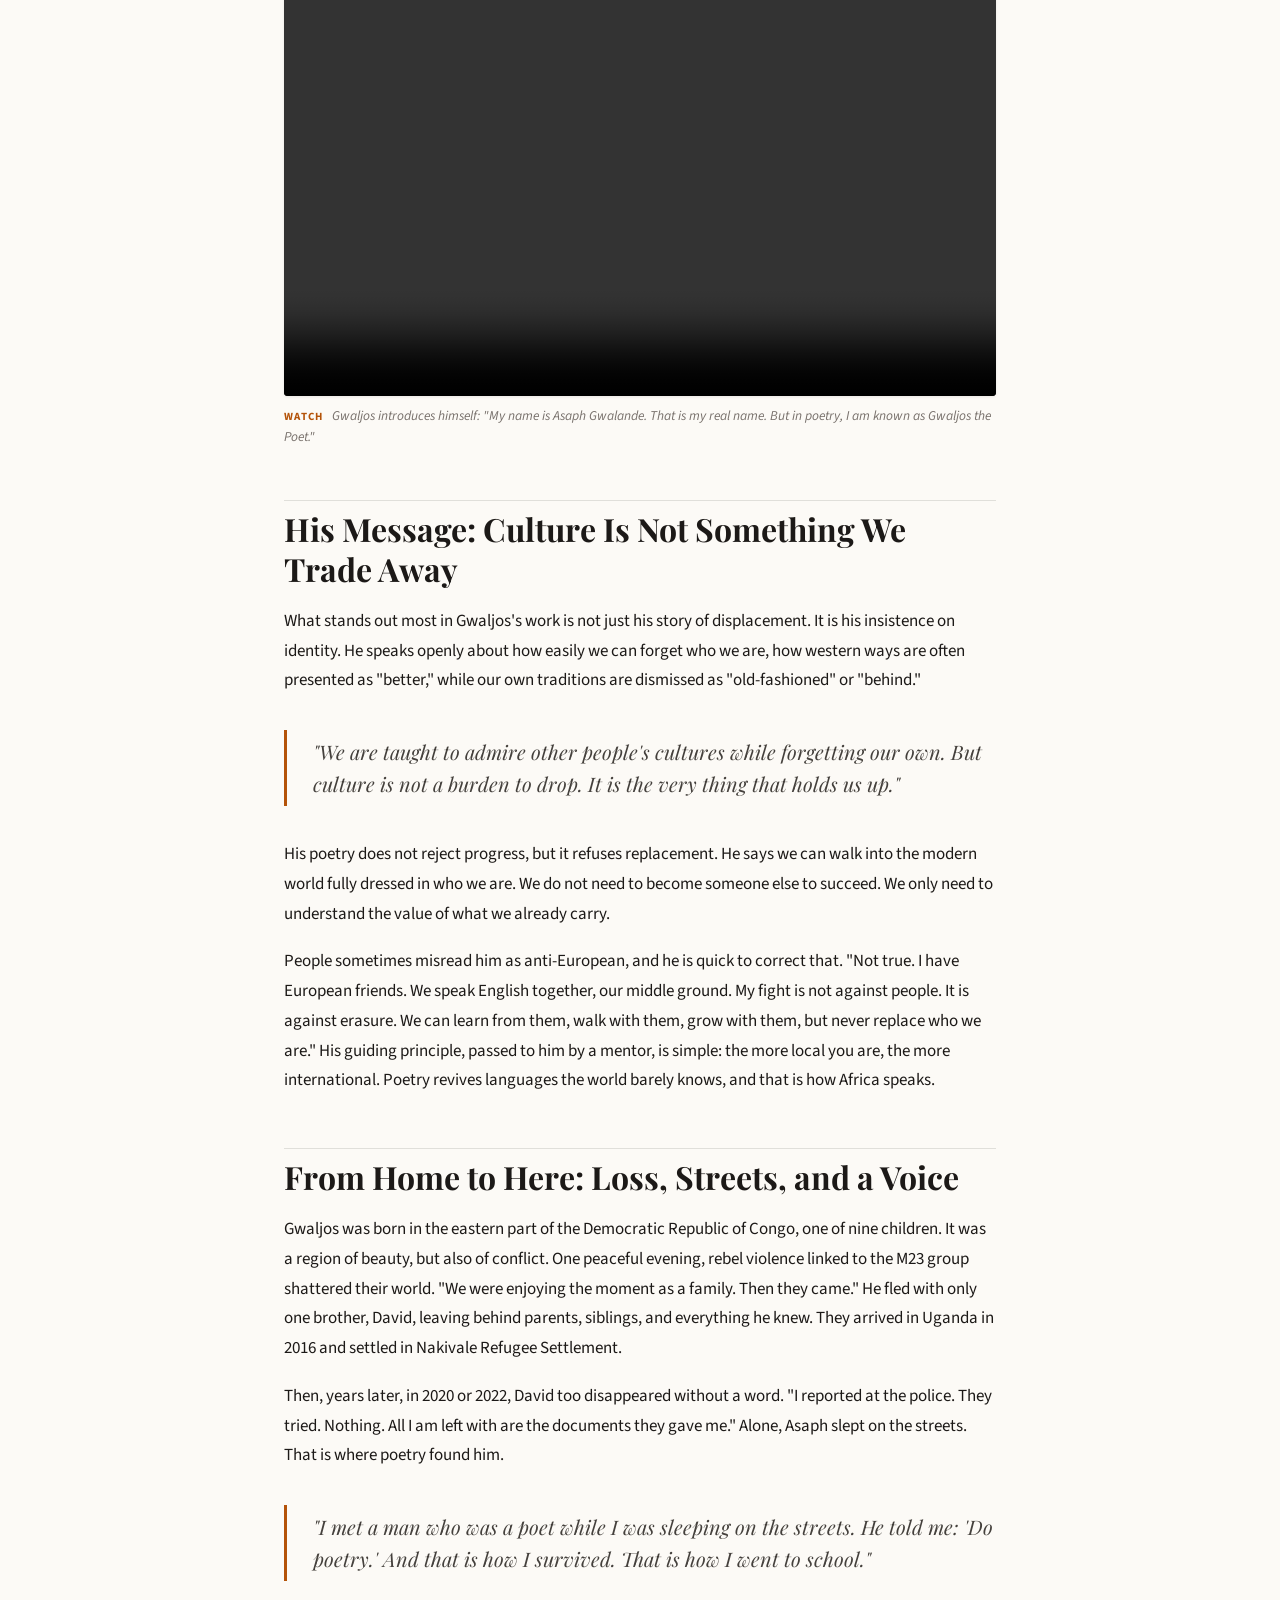
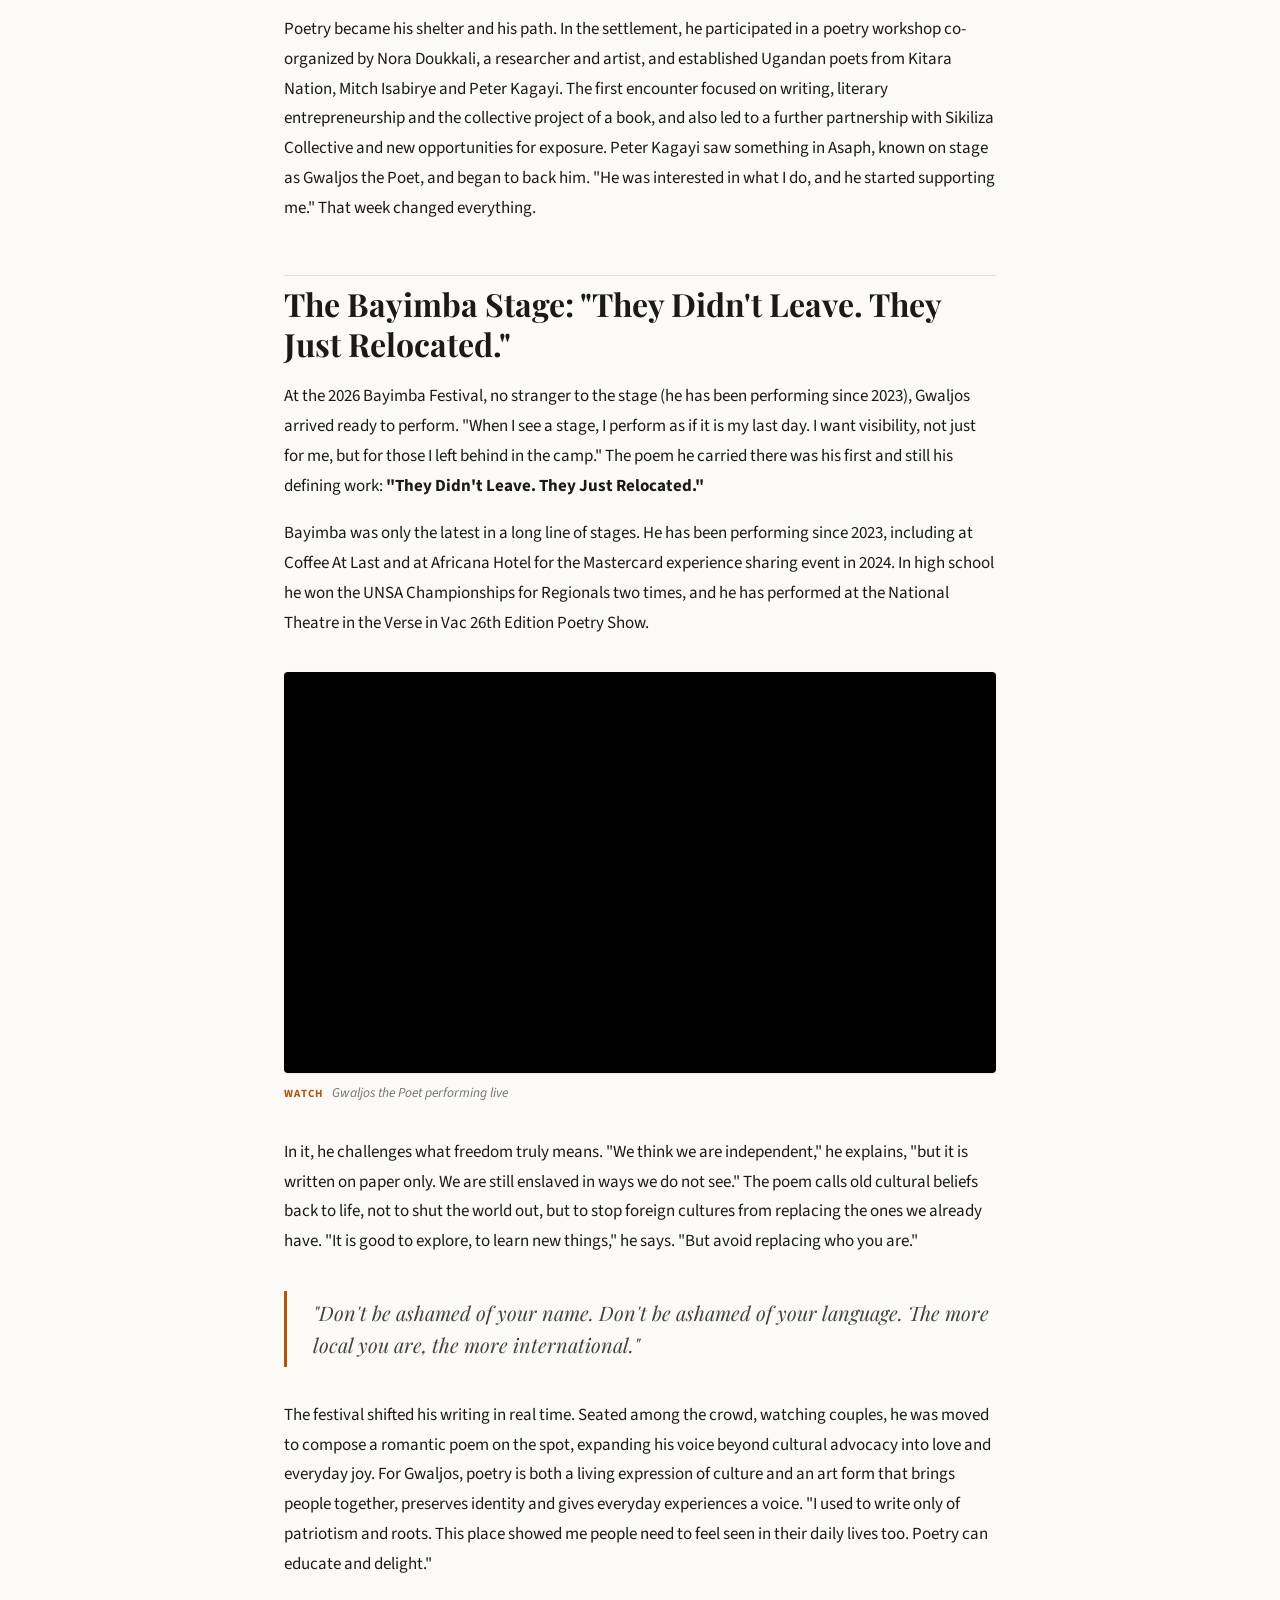
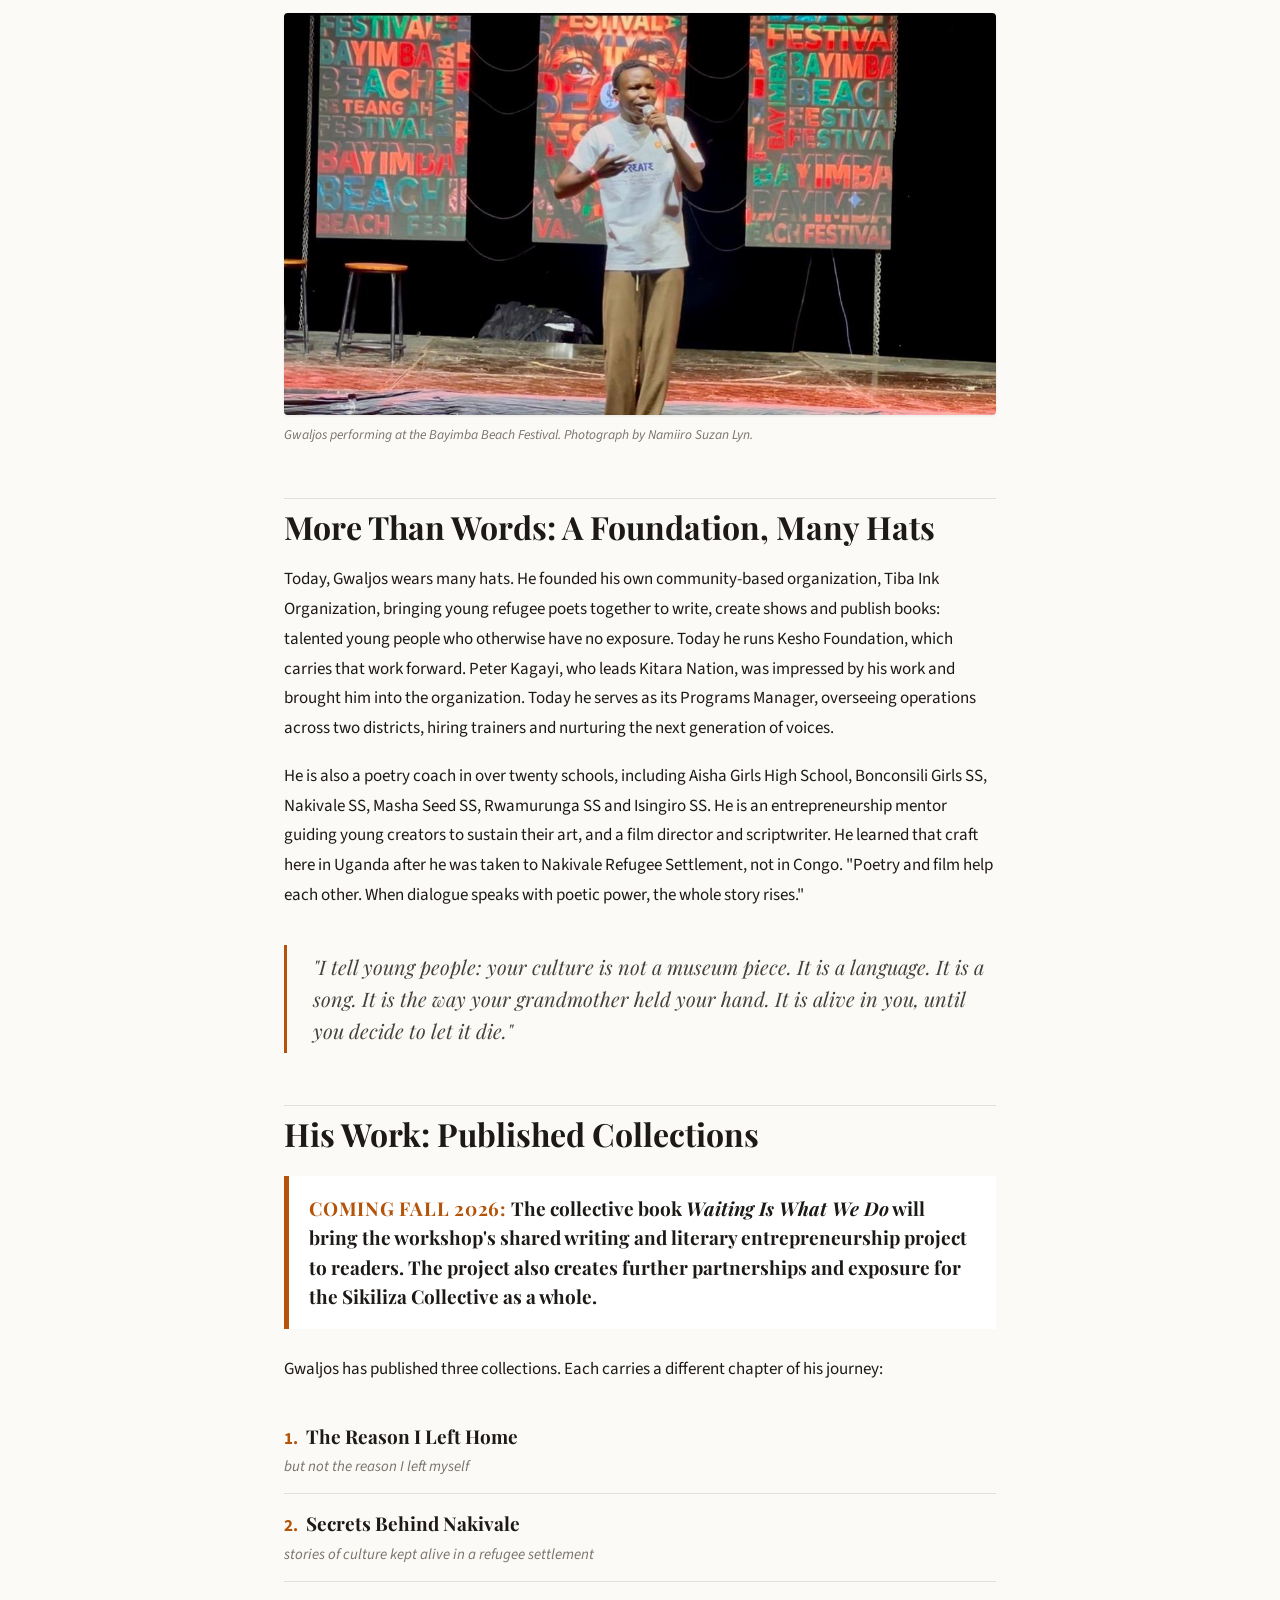
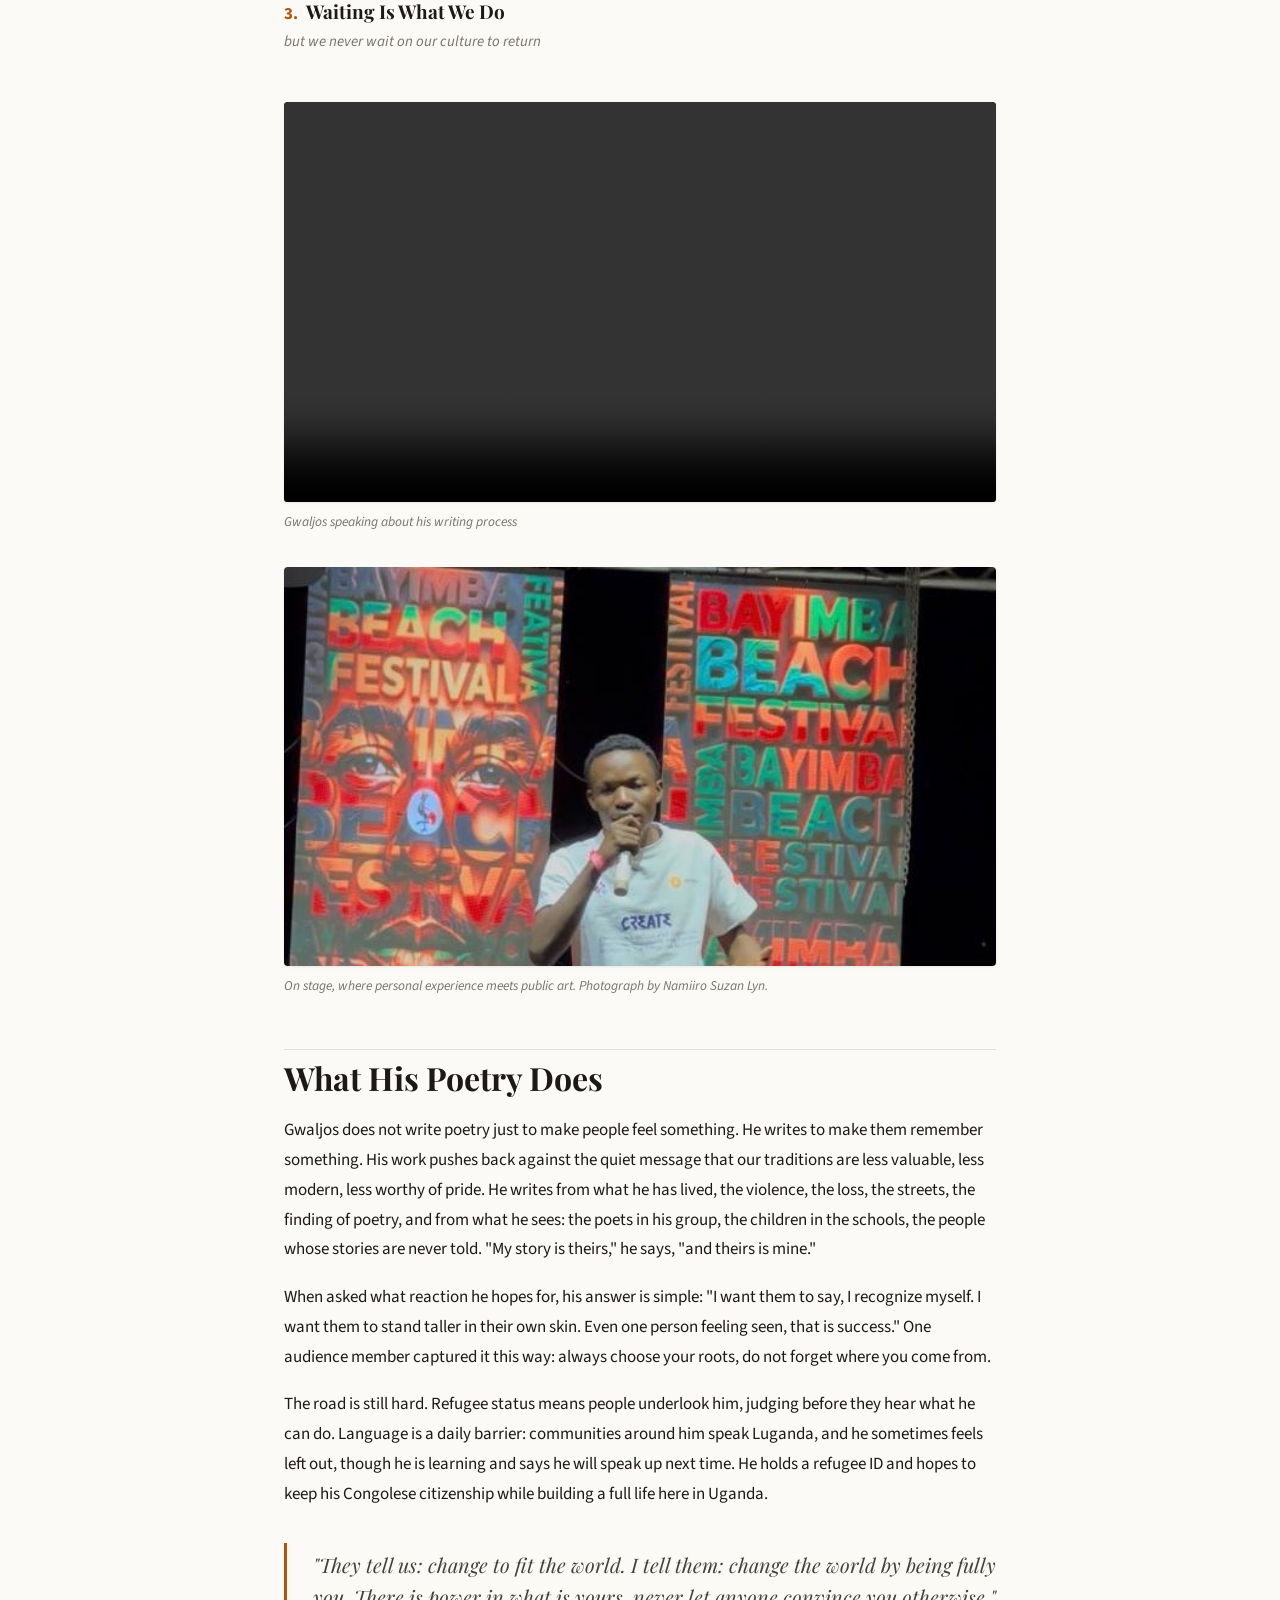
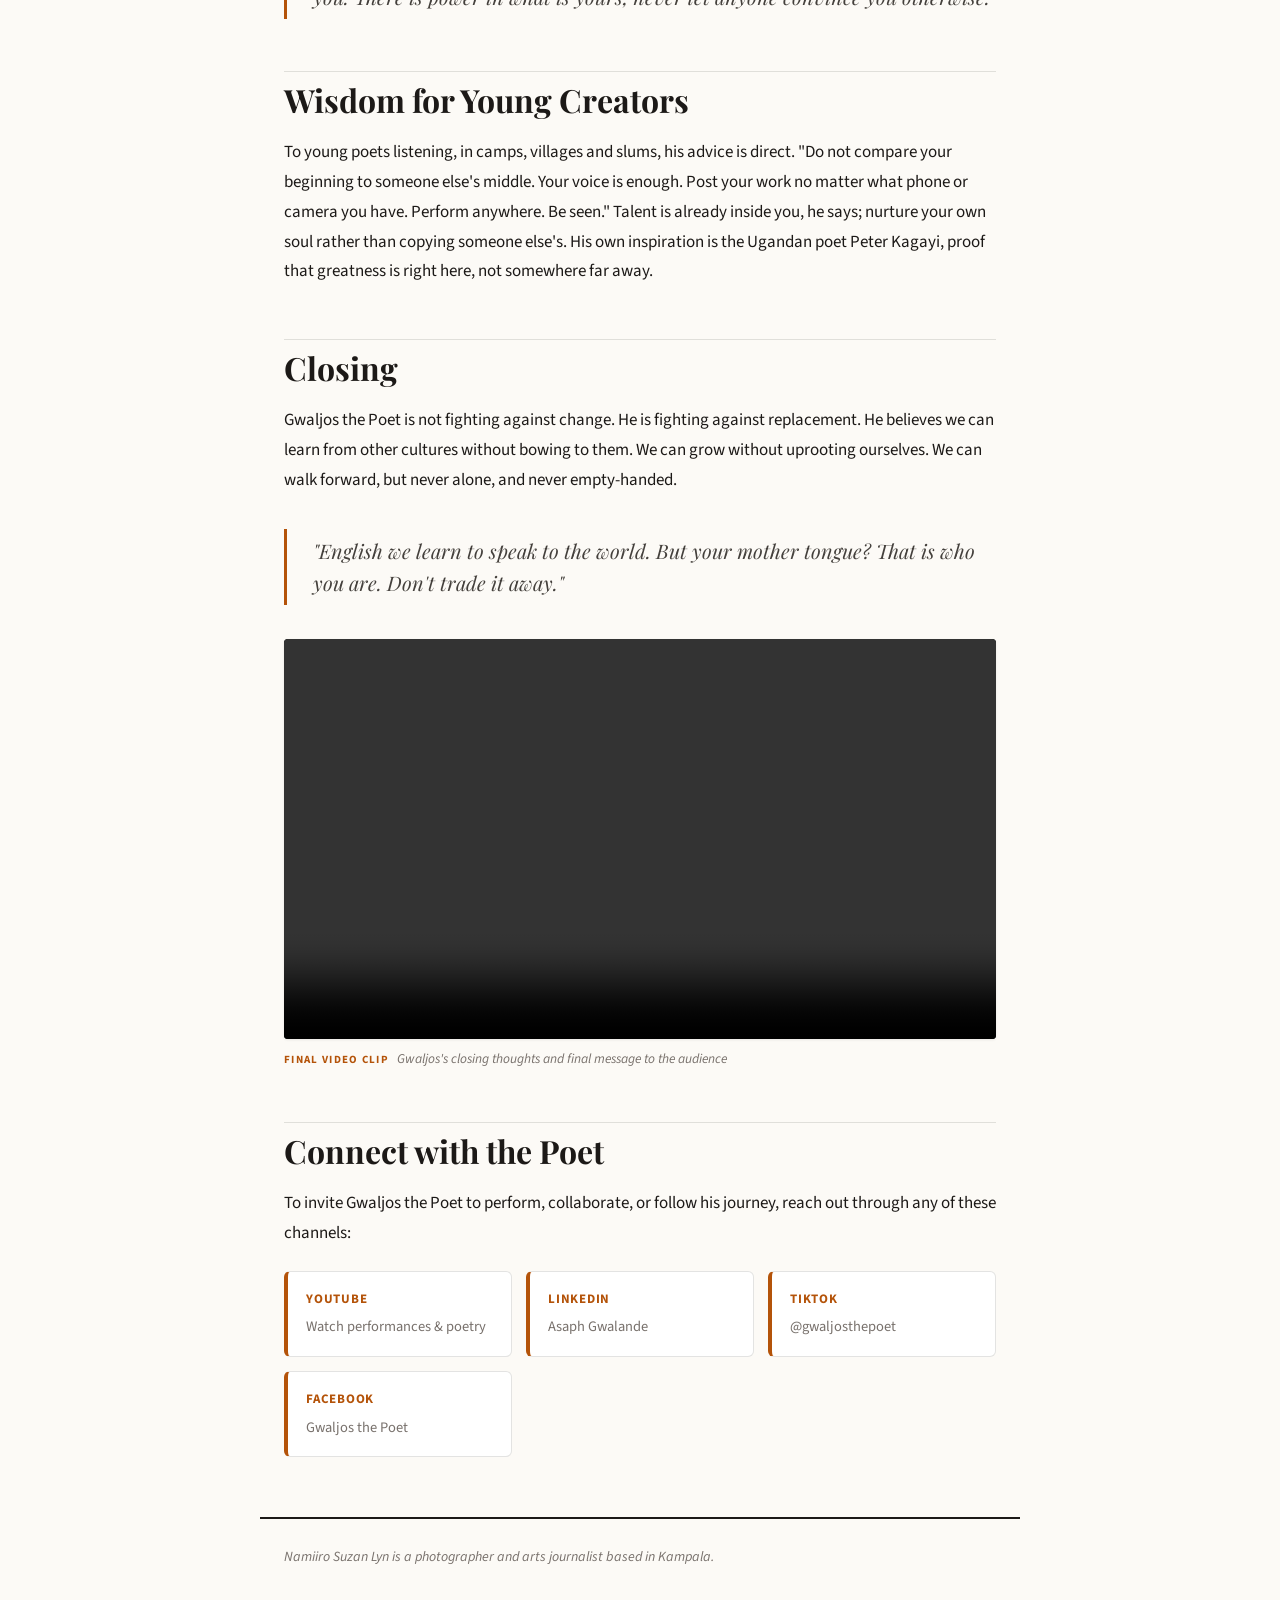
==== commit cfc570f2: "Correct poet profile details" ====
--- a/index.html
+++ b/index.html
@@ -40,6 +40,7 @@
   <p><strong>Real name:</strong> Asaph Gwalande &nbsp;·&nbsp; <strong>Poetry name:</strong> Gwaljos the Poet ("Just the Poet")</p>
   <p><strong>From:</strong> Eastern DRC (Congo), arrived in Uganda as a refugee in 2016</p>
   <p><strong>Based:</strong> Nakivale Refugee Settlement, now staying in Kololo, Kampala</p>
+  <p><strong>Poetry journey:</strong> Writing poetry since 2016; officially began in 2022</p>
   <p><strong>Roles:</strong> Poet, film director and scriptwriter, poetry coach, programs manager, founder of Tiba Ink Organization, director of Kesho Foundation</p>
   <p><strong>Themes:</strong> African identity, cultural pride, roots, hope and belonging</p>
 </div>
@@ -93,7 +94,7 @@
 
 <h2>More Than Words: A Foundation, Many Hats</h2>
 
-<p>Today, Gwaljos wears many hats. He founded his own community-based organization, Tiba Ink Organization, bringing young refugee poets together to write, create shows and publish books: talented young people who otherwise have no exposure. Today he runs Kesho Foundation, which carries that work forward. Peter Kagai, who leads Kitara Nation, was impressed by his work and brought him into the organization. Today he serves as its Programs Manager, overseeing operations across two districts, hiring trainers and nurturing the next generation of voices.</p>
+<p>Today, Gwaljos wears many hats. He founded his own community-based organization, Tiba Ink Organization, bringing young refugee poets together to write, create shows and publish books: talented young people who otherwise have no exposure. Today he runs Kesho Foundation, which carries that work forward. Peter Kagayi, who leads Kitara Nation, was impressed by his work and brought him into the organization. Today he serves as its Programs Manager, overseeing operations across two districts, hiring trainers and nurturing the next generation of voices.</p>
 
 <p>He is also a poetry coach in over twenty schools, including Aisha Girls High School, Bonconsili Girls SS, Nakivale SS, Masha Seed SS, Rwamurunga SS and Isingiro SS. He is an entrepreneurship mentor guiding young creators to sustain their art, and a film director and scriptwriter. He learned that craft here in Uganda after he was taken to Nakivale Refugee Settlement, not in Congo. "Poetry and film help each other. When dialogue speaks with poetic power, the whole story rises."</p>
 
@@ -108,7 +109,7 @@
 <ul class="pubs">
   <li><span class="num">1.</span><span class="title">The Reason I Left Home</span><span class="sub">but not the reason I left myself</span></li>
   <li><span class="num">2.</span><span class="title">Secrets Behind Nakivale</span><span class="sub">stories of culture kept alive in a refugee settlement</span></li>
-  <li><span class="num">3.</span><span class="title">Waiting Is All We Do</span><span class="sub">but we never wait on our culture to return</span></li>
+  <li><span class="num">3.</span><span class="title">Waiting Is What We Do</span><span class="sub">but we never wait on our culture to return</span></li>
 </ul>
 
 <figure>
